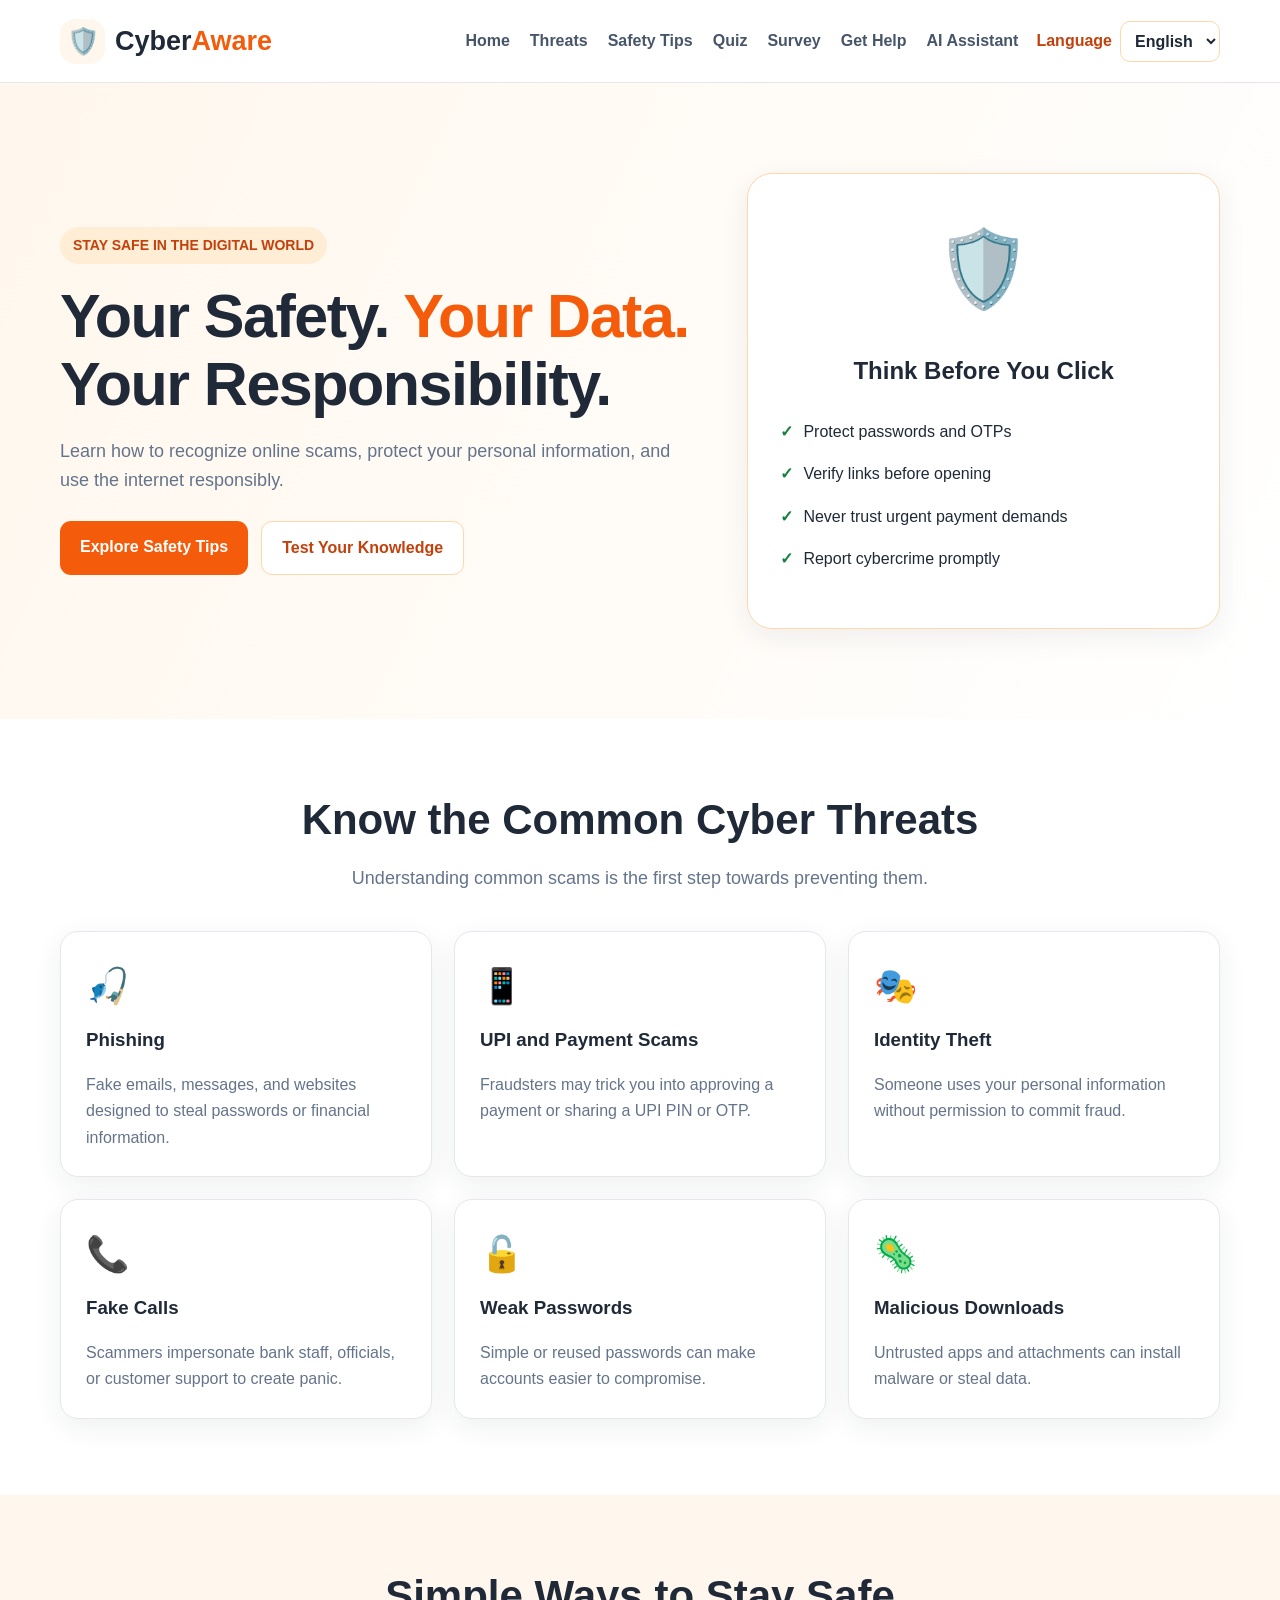
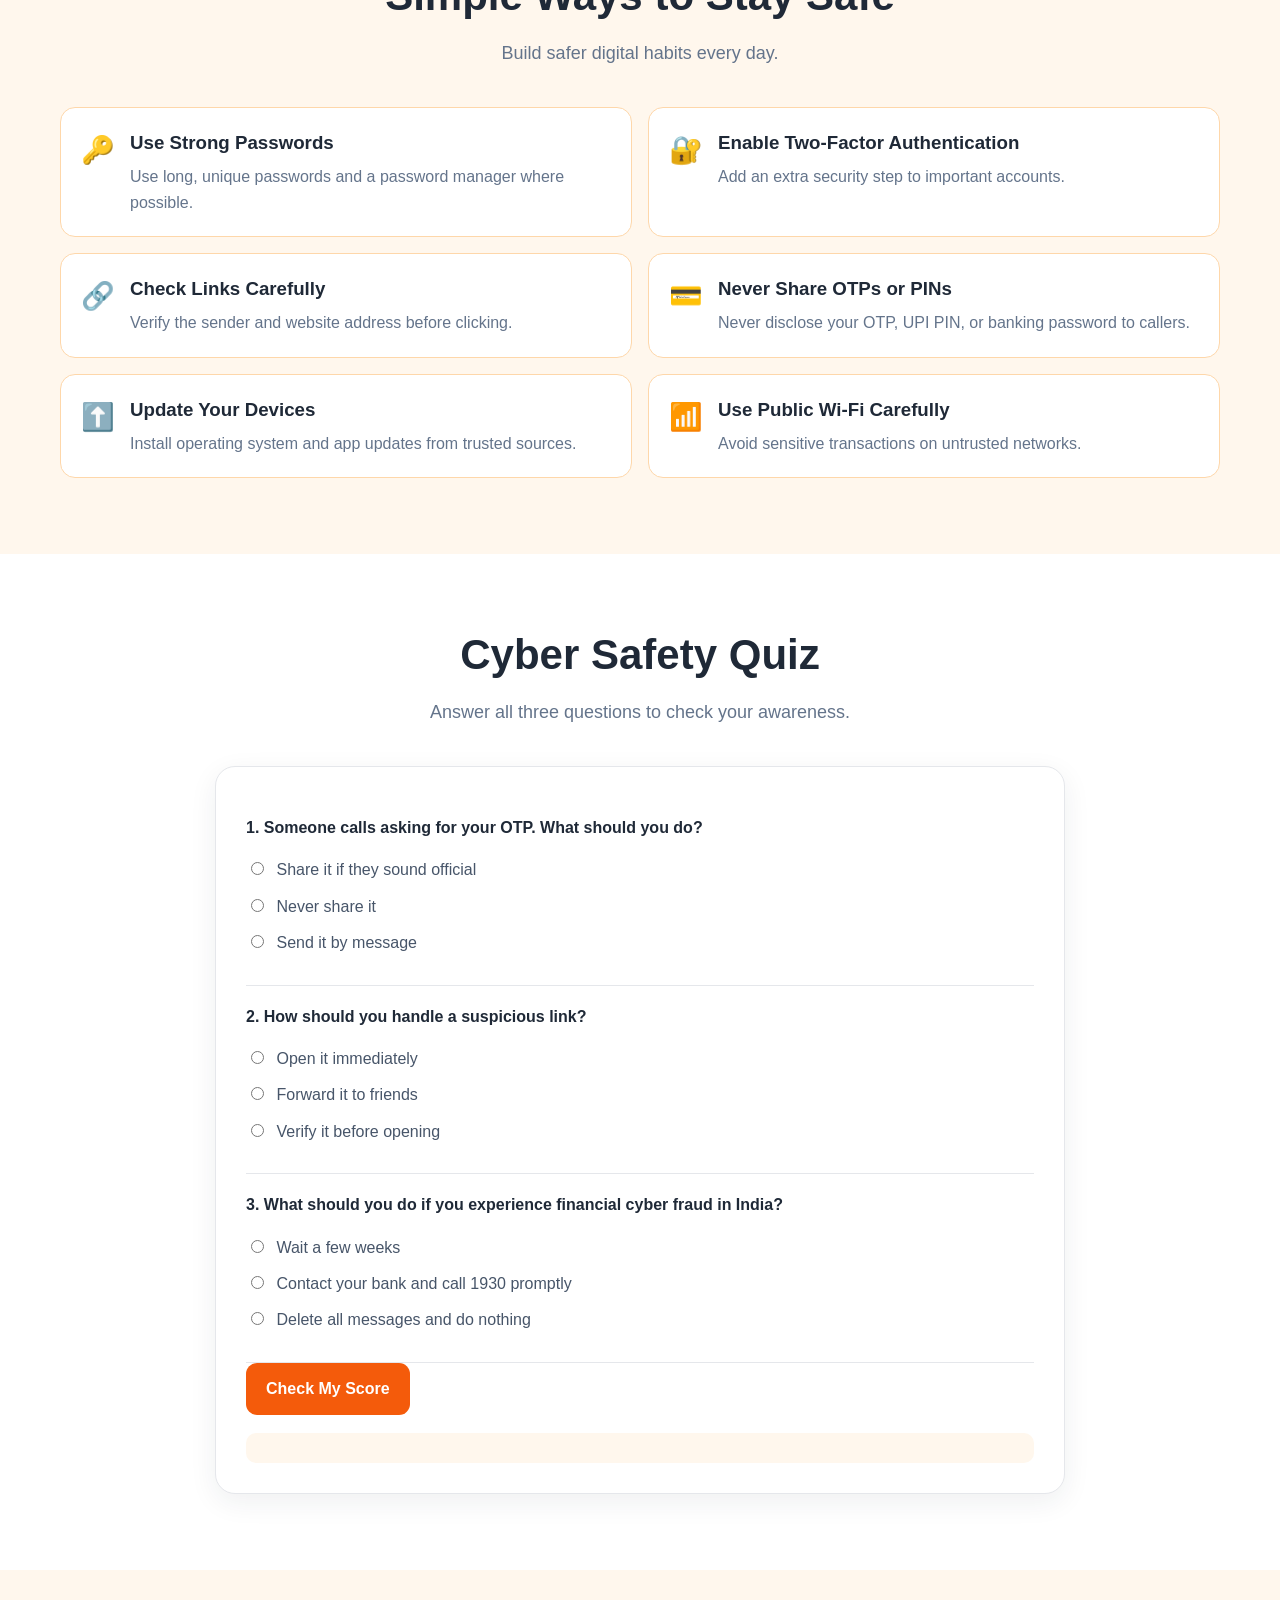
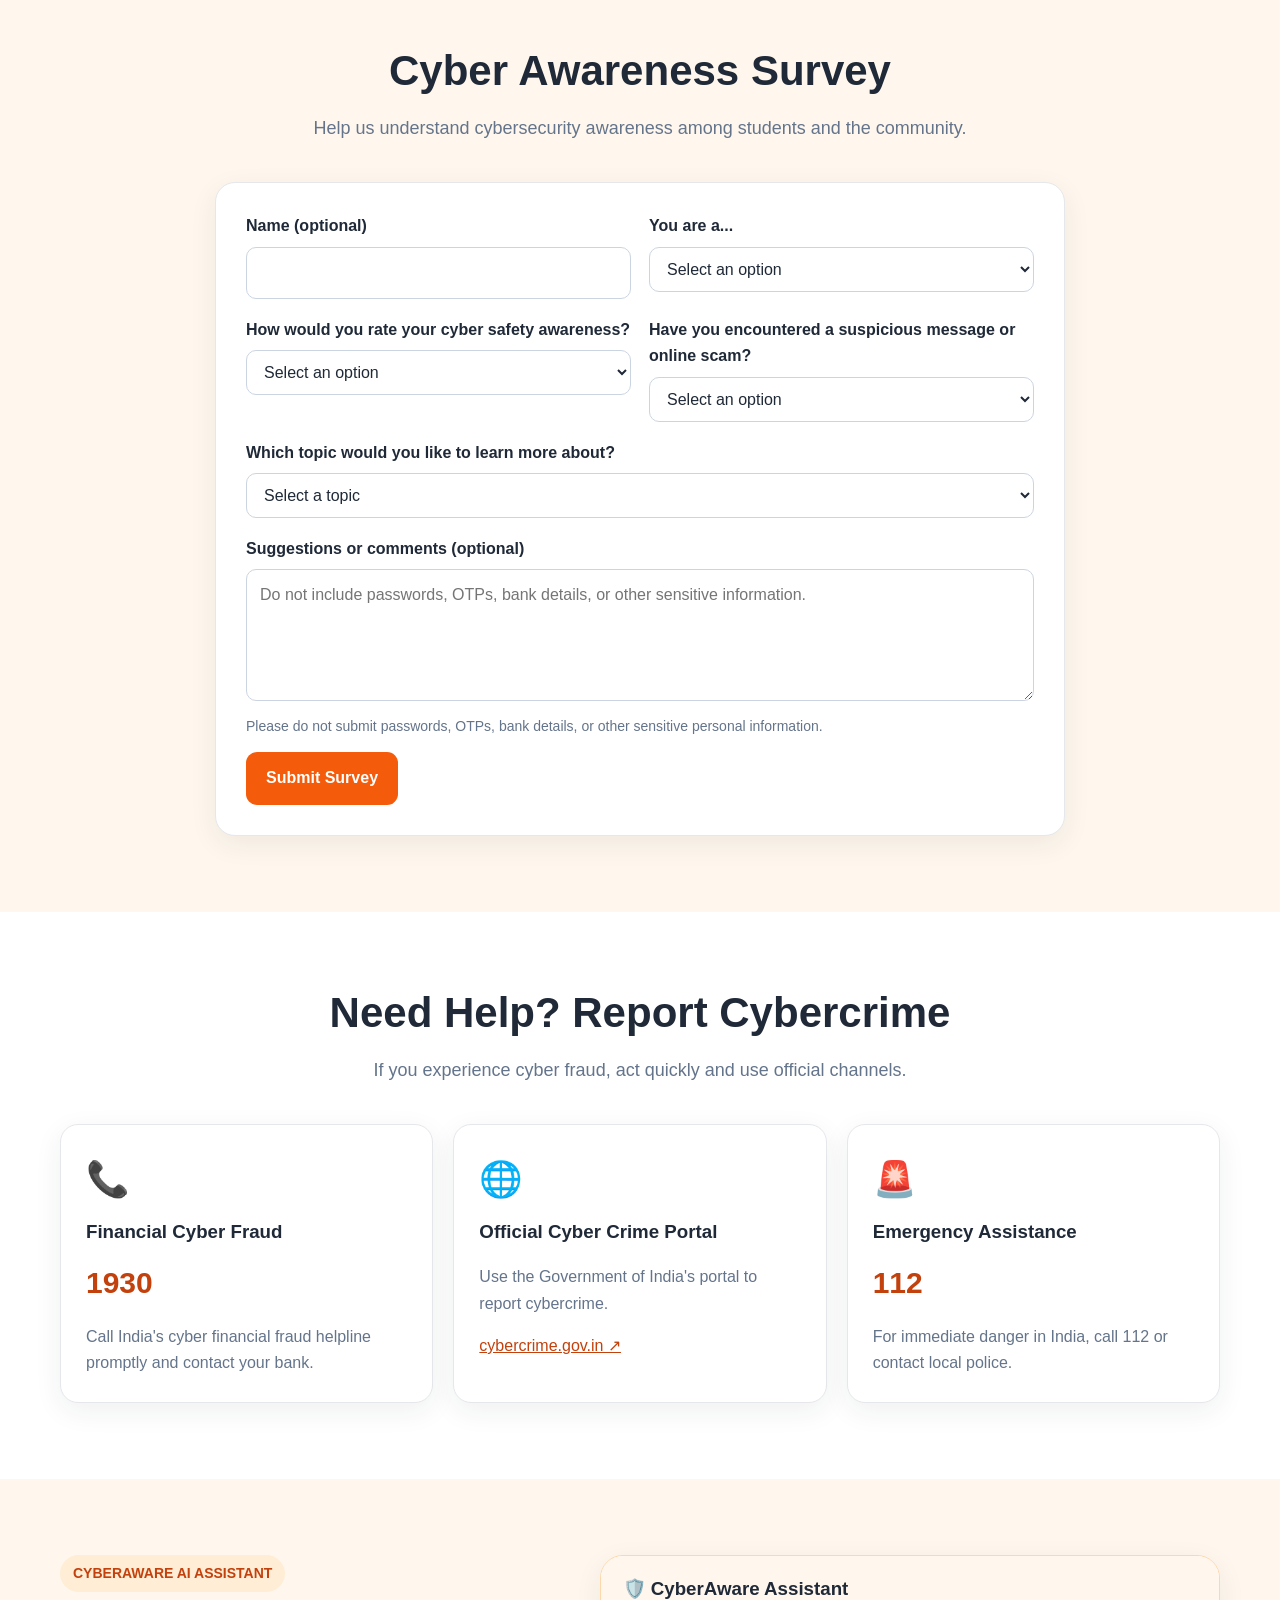
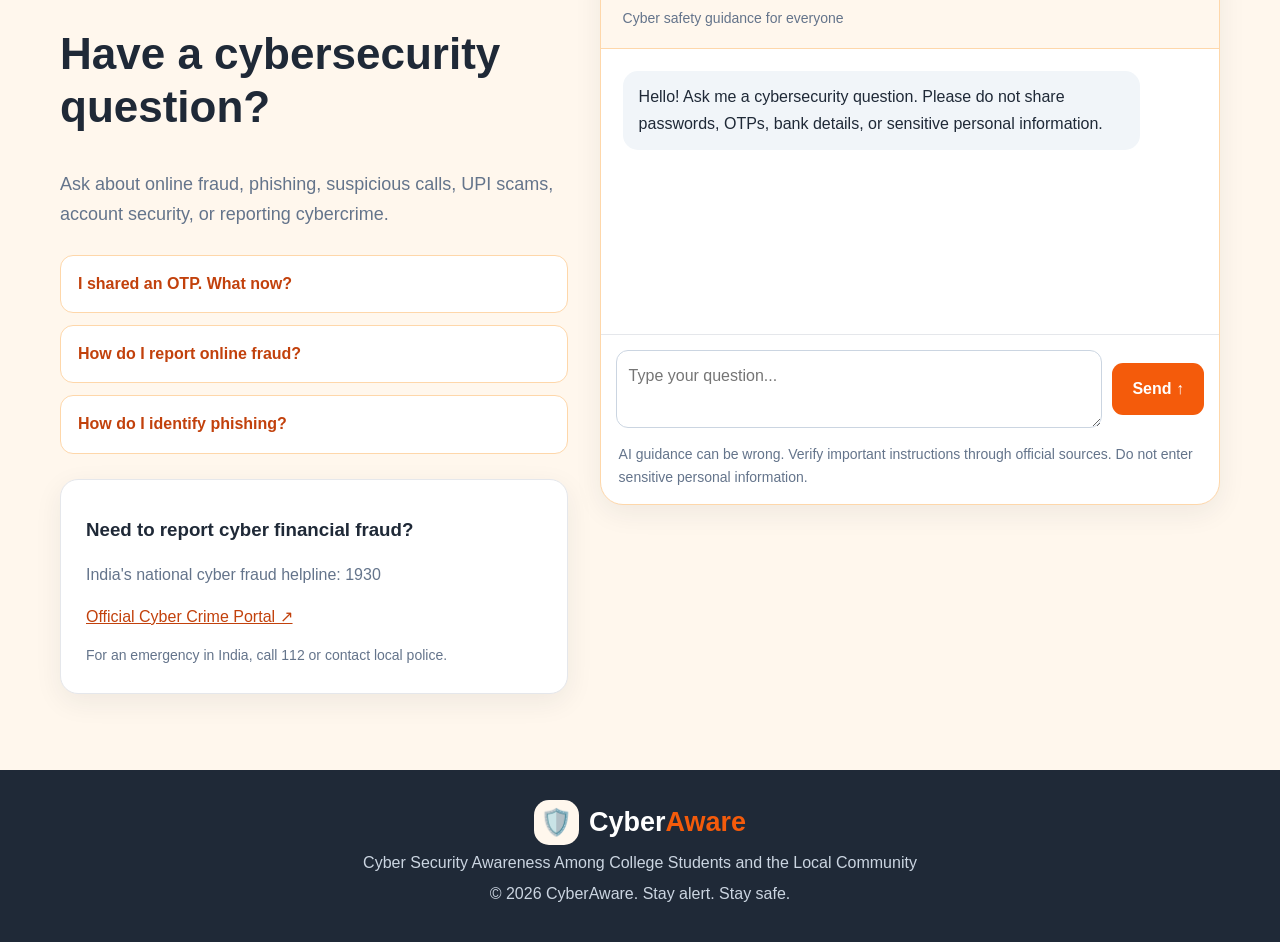
==== index.html @ 41de2045 "Update index.html" ====
<!DOCTYPE html>
<html lang="en">
<head>
  <meta charset="UTF-8">
  <meta name="viewport" content="width=device-width, initial-scale=1.0">
  <meta name="theme-color" content="#f97316">
  <meta name="description" content="CyberAware helps college students and the local community learn about cybersecurity, online fraud, phishing, and digital safety.">
  <title>CyberAware | Cyber Security Awareness</title>

  <style>
    :root {
      --orange: #f45b0b;
      --orange-dark: #c2410c;
      --cream: #fff7ed;
      --white: #ffffff;
      --dark: #1f2937;
      --muted: #64748b;
      --border: #fed7aa;
      --light: #f1f5f9;
      --green: #15803d;
      --shadow: 0 8px 28px rgba(31, 41, 55, 0.07);
    }

    * {
      box-sizing: border-box;
      scroll-behavior: smooth;
    }

    body {
      margin: 0;
      font-family: Arial, Helvetica, sans-serif;
      color: var(--dark);
      background: var(--white);
      line-height: 1.65;
    }

    a {
      color: var(--orange-dark);
    }

    button, input, textarea, select {
      font: inherit;
    }

    button {
      cursor: pointer;
    }

    .container {
      width: min(1160px, 92%);
      margin: auto;
    }

    header {
      position: sticky;
      top: 0;
      z-index: 50;
      background: rgba(255,255,255,0.97);
      border-bottom: 1px solid #e5e7eb;
    }

    .navbar {
      min-height: 82px;
      display: flex;
      align-items: center;
      justify-content: space-between;
      gap: 20px;
    }

    .brand {
      display: flex;
      align-items: center;
      gap: 10px;
      color: var(--dark);
      font-size: 27px;
      font-weight: 800;
      text-decoration: none;
      white-space: nowrap;
    }

    .brand-icon {
      display: inline-grid;
      place-items: center;
      width: 45px;
      height: 45px;
      border-radius: 15px;
      background: var(--cream);
      font-size: 26px;
    }

    .brand span:last-child span {
      color: var(--orange);
    }

    .nav-right {
      display: flex;
      align-items: center;
      justify-content: flex-end;
      gap: 18px;
    }

    .nav-links {
      display: flex;
      align-items: center;
      gap: 20px;
    }

    .nav-links a {
      color: #475569;
      font-weight: 700;
      text-decoration: none;
    }

    .nav-links a:hover {
      color: var(--orange);
    }

    .language-control {
      display: flex;
      align-items: center;
      gap: 8px;
      color: var(--orange-dark);
      font-weight: 700;
    }

    .language-control select {
      padding: 10px;
      border: 1px solid var(--border);
      border-radius: 10px;
      background: white;
      color: var(--dark);
    }

    .menu-toggle {
      display: none;
      border: 1px solid var(--border);
      background: white;
      border-radius: 9px;
      padding: 7px 12px;
      font-size: 22px;
    }

    section {
      padding: 76px 0;
      scroll-margin-top: 95px;
    }

    .hero {
      padding: 90px 0;
      background: linear-gradient(115deg, #fff7ed, #ffffff);
    }

    .hero-grid {
      display: grid;
      grid-template-columns: 1.15fr 0.85fr;
      gap: 48px;
      align-items: center;
    }

    .eyebrow {
      display: inline-block;
      padding: 7px 13px;
      border-radius: 30px;
      background: #ffedd5;
      color: var(--orange-dark);
      font-size: 14px;
      font-weight: 800;
    }

    h1 {
      margin: 18px 0;
      font-size: clamp(38px, 5vw, 61px);
      line-height: 1.12;
      letter-spacing: -1.5px;
    }

    .orange {
      color: var(--orange);
    }

    .hero p, .section-intro {
      color: var(--muted);
      font-size: 18px;
    }

    .button-row {
      display: flex;
      flex-wrap: wrap;
      gap: 13px;
      margin-top: 25px;
    }

    .btn {
      display: inline-block;
      padding: 13px 20px;
      border: 0;
      border-radius: 11px;
      background: var(--orange);
      color: white;
      font-weight: 800;
      text-align: center;
      text-decoration: none;
    }

    .btn:hover {
      background: var(--orange-dark);
    }

    .btn-outline {
      background: white;
      color: var(--orange-dark);
      border: 1px solid var(--border);
    }

    .btn-outline:hover {
      background: var(--cream);
    }

    .hero-card {
      padding: 32px;
      background: white;
      border: 1px solid var(--border);
      border-radius: 25px;
      box-shadow: var(--shadow);
    }

    .shield {
      font-size: 76px;
      text-align: center;
    }

    .hero-card h2 {
      text-align: center;
    }

    .check-list {
      list-style: none;
      padding: 0;
    }

    .check-list li {
      padding: 8px 0;
    }

    .check-list li::before {
      content: "✓";
      color: var(--green);
      font-weight: bold;
      margin-right: 10px;
    }

    .section-heading {
      max-width: 760px;
      margin: 0 auto 38px;
      text-align: center;
    }

    .section-heading h2 {
      margin: 0 0 10px;
      font-size: clamp(30px, 4vw, 42px);
      line-height: 1.2;
    }

    .cards {
      display: grid;
      grid-template-columns: repeat(3, minmax(0, 1fr));
      gap: 22px;
    }

    .card {
      padding: 25px;
      border: 1px solid #e5e7eb;
      border-radius: 18px;
      background: white;
      box-shadow: var(--shadow);
    }

    .card-icon {
      font-size: 35px;
    }

    .card h3 {
      margin: 10px 0;
    }

    .card p {
      margin-bottom: 0;
      color: var(--muted);
    }

    .cream-section {
      background: var(--cream);
    }

    .tips-grid {
      display: grid;
      grid-template-columns: repeat(2, minmax(0, 1fr));
      gap: 16px;
    }

    .tip {
      display: flex;
      gap: 15px;
      padding: 20px;
      background: white;
      border: 1px solid var(--border);
      border-radius: 15px;
    }

    .tip-icon {
      font-size: 27px;
    }

    .tip h3 {
      margin: 0 0 5px;
    }

    .tip p {
      margin: 0;
      color: var(--muted);
    }

    .panel {
      max-width: 850px;
      margin: auto;
      padding: 30px;
      background: white;
      border: 1px solid #e5e7eb;
      border-radius: 20px;
      box-shadow: var(--shadow);
    }

    .question {
      padding: 18px 0;
      border-bottom: 1px solid #e5e7eb;
    }

    .question p {
      margin-top: 0;
      font-weight: 800;
    }

    .answer-option {
      display: block;
      margin: 10px 0;
      color: #475569;
    }

    .answer-option input {
      margin-right: 8px;
      accent-color: var(--orange);
    }

    .result {
      margin-top: 18px;
      padding: 15px;
      background: var(--cream);
      border-radius: 10px;
      font-weight: 700;
    }

    .form-grid {
      display: grid;
      grid-template-columns: repeat(2, minmax(0, 1fr));
      gap: 18px;
    }

    .field {
      display: flex;
      flex-direction: column;
      gap: 7px;
    }

    .field.full {
      grid-column: 1 / -1;
    }

    .field label {
      font-weight: 700;
    }

    .field input,
    .field select,
    .field textarea {
      width: 100%;
      padding: 12px 13px;
      border: 1px solid #cbd5e1;
      border-radius: 10px;
      background: white;
      color: var(--dark);
    }

    .field input:focus,
    .field select:focus,
    .field textarea:focus {
      outline: 2px solid #fdba74;
      border-color: var(--orange);
    }

    .small-note {
      color: var(--muted);
      font-size: 14px;
    }

    .help-grid {
      display: grid;
      grid-template-columns: repeat(3, minmax(0, 1fr));
      gap: 20px;
    }

    .help-number {
      font-size: 30px;
      font-weight: 800;
      color: var(--orange-dark);
    }

    .chat-layout {
      display: grid;
      grid-template-columns: 0.9fr 1.1fr;
      gap: 32px;
      align-items: start;
    }

    .suggestion-list {
      display: grid;
      gap: 12px;
      margin: 25px 0;
    }

    .suggestion {
      padding: 15px 17px;
      background: white;
      color: var(--orange-dark);
      text-align: left;
      font-weight: 700;
      border: 1px solid var(--border);
      border-radius: 13px;
    }

    .suggestion:hover {
      background: #ffedd5;
    }

    .chat-box {
      display: flex;
      flex-direction: column;
      min-height: 550px;
      overflow: hidden;
      border: 1px solid var(--border);
      border-radius: 23px;
      background: white;
      box-shadow: var(--shadow);
    }

    .chat-header {
      padding: 18px 22px;
      background: #fff7ed;
      border-bottom: 1px solid var(--border);
    }

    .chat-header h3 {
      margin: 0;
    }

    .chat-header p {
      margin: 3px 0 0;
      color: var(--muted);
      font-size: 14px;
    }

    .chat-messages {
      flex: 1;
      min-height: 280px;
      max-height: 460px;
      overflow-y: auto;
      display: flex;
      flex-direction: column;
      gap: 13px;
      padding: 22px;
    }

    .chat-message {
      max-width: 90%;
      padding: 13px 16px;
      border-radius: 15px;
      white-space: pre-wrap;
      overflow-wrap: anywhere;
    }

    .bot-message {
      align-self: flex-start;
      background: var(--light);
      color: var(--dark);
    }

    .user-message {
      align-self: flex-end;
      background: var(--orange);
      color: white;
    }

    .chat-form {
      display: flex;
      align-items: stretch;
      gap: 10px;
      padding: 15px;
      border-top: 1px solid #e5e7eb;
    }

    .chat-form textarea {
      flex: 1;
      min-width: 0;
      min-height: 65px;
      resize: vertical;
      padding: 12px;
      border: 1px solid #cbd5e1;
      border-radius: 12px;
    }

    .chat-form button {
      align-self: center;
    }

    .chat-form button:disabled {
      opacity: 0.6;
      cursor: wait;
    }

    footer {
      padding: 30px 0;
      background: #1f2937;
      color: white;
      text-align: center;
    }

    footer p {
      margin: 5px 0;
      color: #cbd5e1;
    }

    footer a {
      color: #fdba74;
    }

    @media (max-width: 1000px) {
      .nav-links {
        gap: 12px;
      }

      .nav-right {
        gap: 12px;
      }

      .hero-grid, .chat-layout {
        grid-template-columns: 1fr 1fr;
      }
    }

    @media (max-width: 800px) {
      .navbar {
        flex-wrap: wrap;
        padding: 12px 0;
      }

      .nav-right {
        gap: 10px;
      }

      .menu-toggle {
        display: inline-block;
      }

      .nav-links {
        display: none;
        position: absolute;
        left: 0;
        right: 0;
        top: 100%;
        padding: 18px 4%;
        background: white;
        border-bottom: 1px solid #e5e7eb;
        flex-direction: column;
        align-items: stretch;
      }

      .nav-links.open {
        display: flex;
      }

      .nav-links a {
        padding: 7px 0;
      }

      .hero-grid, .chat-layout {
        grid-template-columns: 1fr;
      }

      .cards, .help-grid {
        grid-template-columns: repeat(2, minmax(0, 1fr));
      }

      .hero {
        padding: 65px 0;
      }
    }

    @media (max-width: 560px) {
      section {
        padding: 55px 0;
      }

      .brand {
        font-size: 23px;
      }

      .brand-icon {
        width: 38px;
        height: 38px;
      }

      .language-control span {
        display: none;
      }

      .cards, .tips-grid, .help-grid, .form-grid {
        grid-template-columns: 1fr;
      }

      .field.full {
        grid-column: auto;
      }

      .panel, .hero-card {
        padding: 22px;
      }

      .chat-box {
        min-height: 500px;
      }

      .chat-form {
        flex-direction: column;
      }

      .chat-form button {
        width: 100%;
      }
    }
  </style>
</head>

<body>
  <header>
    <div class="container navbar">
      <a class="brand" href="#home" aria-label="CyberAware home">
        <span class="brand-icon">🛡️</span>
        <span>Cyber<span>Aware</span></span>
      </a>

      <div class="nav-right">
        <button
          class="menu-toggle"
          id="menuToggle"
          type="button"
          aria-label="Open navigation"
          aria-expanded="false"
          aria-controls="navLinks"
        >☰</button>

        <nav class="nav-links" id="navLinks" aria-label="Main navigation">
          <a href="#home" data-en="Home" data-hi="होम">Home</a>
          <a href="#threats" data-en="Threats" data-hi="खतरे">Threats</a>
          <a href="#tips" data-en="Safety Tips" data-hi="सुरक्षा सुझाव">Safety Tips</a>
          <a href="#quiz" data-en="Quiz" data-hi="क्विज़">Quiz</a>
          <a href="#survey" data-en="Survey" data-hi="सर्वेक्षण">Survey</a>
          <a href="#help" data-en="Get Help" data-hi="सहायता">Get Help</a>
          <a href="#assistant" data-en="AI Assistant" data-hi="AI सहायक">AI Assistant</a>
        </nav>

        <label class="language-control">
          <span data-en="Language" data-hi="भाषा">Language</span>
          <select id="languageSelect" aria-label="Choose language">
            <option value="en">English</option>
            <option value="hi">हिन्दी</option>
          </select>
        </label>
      </div>
    </div>
  </header>

  <main>
    <!-- HOME -->
    <section class="hero" id="home">
      <div class="container hero-grid">
        <div>
          <span class="eyebrow"
            data-en="STAY SAFE IN THE DIGITAL WORLD"
            data-hi="डिजिटल दुनिया में सुरक्षित रहें">
            STAY SAFE IN THE DIGITAL WORLD
          </span>

          <h1>
            <span data-en="Your Safety." data-hi="आपकी सुरक्षा।">Your Safety.</span>
            <span class="orange" data-en="Your Data." data-hi="आपका डेटा।">Your Data.</span>
            <span data-en="Your Responsibility." data-hi="आपकी ज़िम्मेदारी।">Your Responsibility.</span>
          </h1>

          <p
            data-en="Learn how to recognize online scams, protect your personal information, and use the internet responsibly."
            data-hi="ऑनलाइन धोखाधड़ी पहचानना, अपनी व्यक्तिगत जानकारी सुरक्षित रखना और इंटरनेट का ज़िम्मेदारी से उपयोग करना सीखें।">
            Learn how to recognize online scams, protect your personal information, and use the internet responsibly.
          </p>

          <div class="button-row">
            <a class="btn" href="#tips"
              data-en="Explore Safety Tips"
              data-hi="सुरक्षा सुझाव देखें">Explore Safety Tips</a>
            <a class="btn btn-outline" href="#quiz"
              data-en="Test Your Knowledge"
              data-hi="अपना ज्ञान जाँचें">Test Your Knowledge</a>
          </div>
        </div>

        <div class="hero-card">
          <div class="shield">🛡️</div>
          <h2 data-en="Think Before You Click" data-hi="क्लिक करने से पहले सोचें">
            Think Before You Click
          </h2>
          <ul class="check-list">
            <li data-en="Protect passwords and OTPs" data-hi="पासवर्ड और OTP सुरक्षित रखें">Protect passwords and OTPs</li>
            <li data-en="Verify links before opening" data-hi="लिंक खोलने से पहले जाँचें">Verify links before opening</li>
            <li data-en="Never trust urgent payment demands" data-hi="जल्दी भुगतान के दबाव पर भरोसा न करें">Never trust urgent payment demands</li>
            <li data-en="Report cybercrime promptly" data-hi="साइबर अपराध की तुरंत रिपोर्ट करें">Report cybercrime promptly</li>
          </ul>
        </div>
      </div>
    </section>

    <!-- THREATS -->
    <section id="threats">
      <div class="container">
        <div class="section-heading">
          <h2 data-en="Know the Common Cyber Threats" data-hi="सामान्य साइबर खतरों को जानें">
            Know the Common Cyber Threats
          </h2>
          <p class="section-intro"
            data-en="Understanding common scams is the first step towards preventing them."
            data-hi="सामान्य धोखाधड़ी को समझना उनसे बचने का पहला कदम है।">
            Understanding common scams is the first step towards preventing them.
          </p>
        </div>

        <div class="cards">
          <article class="card">
            <div class="card-icon">🎣</div>
            <h3 data-en="Phishing" data-hi="फ़िशिंग">Phishing</h3>
            <p data-en="Fake emails, messages, and websites designed to steal passwords or financial information."
               data-hi="पासवर्ड या वित्तीय जानकारी चुराने के लिए बनाए गए नकली ईमेल, संदेश और वेबसाइट।">
              Fake emails, messages, and websites designed to steal passwords or financial information.
            </p>
          </article>

          <article class="card">
            <div class="card-icon">📱</div>
            <h3 data-en="UPI and Payment Scams" data-hi="UPI और भुगतान धोखाधड़ी">UPI and Payment Scams</h3>
            <p data-en="Fraudsters may trick you into approving a payment or sharing a UPI PIN or OTP."
               data-hi="धोखेबाज़ आपको भुगतान स्वीकार करने या UPI PIN अथवा OTP साझा करने के लिए बहका सकते हैं।">
              Fraudsters may trick you into approving a payment or sharing a UPI PIN or OTP.
            </p>
          </article>

          <article class="card">
            <div class="card-icon">🎭</div>
            <h3 data-en="Identity Theft" data-hi="पहचान की चोरी">Identity Theft</h3>
            <p data-en="Someone uses your personal information without permission to commit fraud."
               data-hi="कोई व्यक्ति धोखाधड़ी करने के लिए आपकी व्यक्तिगत जानकारी का बिना अनुमति उपयोग करता है।">
              Someone uses your personal information without permission to commit fraud.
            </p>
          </article>

          <article class="card">
            <div class="card-icon">📞</div>
            <h3 data-en="Fake Calls" data-hi="नकली कॉल">Fake Calls</h3>
            <p data-en="Scammers impersonate bank staff, officials, or customer support to create panic."
               data-hi="धोखेबाज़ बैंक कर्मचारी, अधिकारी या ग्राहक सेवा बनकर डर पैदा करते हैं।">
              Scammers impersonate bank staff, officials, or customer support to create panic.
            </p>
          </article>

          <article class="card">
            <div class="card-icon">🔓</div>
            <h3 data-en="Weak Passwords" data-hi="कमज़ोर पासवर्ड">Weak Passwords</h3>
            <p data-en="Simple or reused passwords can make accounts easier to compromise."
               data-hi="आसान या बार-बार इस्तेमाल किए गए पासवर्ड से खाते हैक होने का जोखिम बढ़ता है।">
              Simple or reused passwords can make accounts easier to compromise.
            </p>
          </article>

          <article class="card">
            <div class="card-icon">🦠</div>
            <h3 data-en="Malicious Downloads" data-hi="हानिकारक डाउनलोड">Malicious Downloads</h3>
            <p data-en="Untrusted apps and attachments can install malware or steal data."
               data-hi="अविश्वसनीय ऐप और अटैचमेंट मैलवेयर इंस्टॉल कर सकते हैं या डेटा चुरा सकते हैं।">
              Untrusted apps and attachments can install malware or steal data.
            </p>
          </article>
        </div>
      </div>
    </section>

    <!-- SAFETY TIPS -->
    <section class="cream-section" id="tips">
      <div class="container">
        <div class="section-heading">
          <h2 data-en="Simple Ways to Stay Safe" data-hi="सुरक्षित रहने के आसान तरीके">
            Simple Ways to Stay Safe
          </h2>
          <p class="section-intro"
            data-en="Build safer digital habits every day."
            data-hi="हर दिन सुरक्षित डिजिटल आदतें अपनाएँ।">
            Build safer digital habits every day.
          </p>
        </div>

        <div class="tips-grid">
          <article class="tip">
            <div class="tip-icon">🔑</div>
            <div>
              <h3 data-en="Use Strong Passwords" data-hi="मज़बूत पासवर्ड रखें">Use Strong Passwords</h3>
              <p data-en="Use long, unique passwords and a password manager where possible."
                 data-hi="लंबे और अलग-अलग पासवर्ड रखें तथा संभव हो तो पासवर्ड मैनेजर का उपयोग करें।">
                Use long, unique passwords and a password manager where possible.
              </p>
            </div>
          </article>

          <article class="tip">
            <div class="tip-icon">🔐</div>
            <div>
              <h3 data-en="Enable Two-Factor Authentication" data-hi="टू-फैक्टर प्रमाणीकरण चालू करें">Enable Two-Factor Authentication</h3>
              <p data-en="Add an extra security step to important accounts."
                 data-hi="महत्वपूर्ण खातों में सुरक्षा की एक अतिरिक्त परत जोड़ें।">
                Add an extra security step to important accounts.
              </p>
            </div>
          </article>

          <article class="tip">
            <div class="tip-icon">🔗</div>
            <div>
              <h3 data-en="Check Links Carefully" data-hi="लिंक सावधानी से जाँचें">Check Links Carefully</h3>
              <p data-en="Verify the sender and website address before clicking."
                 data-hi="क्लिक करने से पहले भेजने वाले और वेबसाइट का पता जाँचें।">
                Verify the sender and website address before clicking.
              </p>
            </div>
          </article>

          <article class="tip">
            <div class="tip-icon">💳</div>
            <div>
              <h3 data-en="Never Share OTPs or PINs" data-hi="OTP या PIN कभी साझा न करें">Never Share OTPs or PINs</h3>
              <p data-en="Never disclose your OTP, UPI PIN, or banking password to callers."
                 data-hi="किसी कॉल करने वाले को अपना OTP, UPI PIN या बैंकिंग पासवर्ड न बताएँ।">
                Never disclose your OTP, UPI PIN, or banking password to callers.
              </p>
            </div>
          </article>

          <article class="tip">
            <div class="tip-icon">⬆️</div>
            <div>
              <h3 data-en="Update Your Devices" data-hi="अपने उपकरण अपडेट करें">Update Your Devices</h3>
              <p data-en="Install operating system and app updates from trusted sources."
                 data-hi="विश्वसनीय स्रोतों से सिस्टम और ऐप अपडेट इंस्टॉल करें।">
                Install operating system and app updates from trusted sources.
              </p>
            </div>
          </article>

          <article class="tip">
            <div class="tip-icon">📶</div>
            <div>
              <h3 data-en="Use Public Wi-Fi Carefully" data-hi="सार्वजनिक Wi-Fi सावधानी से इस्तेमाल करें">Use Public Wi-Fi Carefully</h3>
              <p data-en="Avoid sensitive transactions on untrusted networks."
                 data-hi="अविश्वसनीय नेटवर्क पर संवेदनशील लेन-देन करने से बचें।">
                Avoid sensitive transactions on untrusted networks.
              </p>
            </div>
          </article>
        </div>
      </div>
    </section>

    <!-- QUIZ -->
    <section id="quiz">
      <div class="container">
        <div class="section-heading">
          <h2 data-en="Cyber Safety Quiz" data-hi="साइबर सुरक्षा क्विज़">Cyber Safety Quiz</h2>
          <p class="section-intro"
            data-en="Answer all three questions to check your awareness."
            data-hi="अपनी जागरूकता जाँचने के लिए तीनों सवालों के जवाब दें।">
            Answer all three questions to check your awareness.
          </p>
        </div>

        <form class="panel" id="quizForm">
          <div class="question">
            <p data-en="1. Someone calls asking for your OTP. What should you do?"
               data-hi="1. कोई व्यक्ति कॉल करके OTP माँगता है। आपको क्या करना चाहिए?">
              1. Someone calls asking for your OTP. What should you do?
            </p>
            <label class="answer-option"><input type="radio" name="q1" value="a"> <span data-en="Share it if they sound official" data-hi="अगर वे अधिकारी लगें तो साझा करें">Share it if they sound official</span></label>
            <label class="answer-option"><input type="radio" name="q1" value="b"> <span data-en="Never share it" data-hi="कभी साझा न करें">Never share it</span></label>
            <label class="answer-option"><input type="radio" name="q1" value="c"> <span data-en="Send it by message" data-hi="संदेश से भेज दें">Send it by message</span></label>
          </div>

          <div class="question">
            <p data-en="2. How should you handle a suspicious link?"
               data-hi="2. संदिग्ध लिंक के साथ क्या करना चाहिए?">
              2. How should you handle a suspicious link?
            </p>
            <label class="answer-option"><input type="radio" name="q2" value="a"> <span data-en="Open it immediately" data-hi="तुरंत खोलें">Open it immediately</span></label>
            <label class="answer-option"><input type="radio" name="q2" value="b"> <span data-en="Forward it to friends" data-hi="दोस्तों को भेजें">Forward it to friends</span></label>
            <label class="answer-option"><input type="radio" name="q2" value="c"> <span data-en="Verify it before opening" data-hi="खोलने से पहले जाँचें">Verify it before opening</span></label>
          </div>

          <div class="question">
            <p data-en="3. What should you do if you experience financial cyber fraud in India?"
               data-hi="3. भारत में वित्तीय साइबर धोखाधड़ी होने पर क्या करना चाहिए?">
              3. What should you do if you experience financial cyber fraud in India?
            </p>
            <label class="answer-option"><input type="radio" name="q3" value="a"> <span data-en="Wait a few weeks" data-hi="कुछ सप्ताह इंतज़ार करें">Wait a few weeks</span></label>
            <label class="answer-option"><input type="radio" name="q3" value="b"> <span data-en="Contact your bank and call 1930 promptly" data-hi="बैंक से संपर्क करें और तुरंत 1930 पर कॉल करें">Contact your bank and call 1930 promptly</span></label>
            <label class="answer-option"><input type="radio" name="q3" value="c"> <span data-en="Delete all messages and do nothing" data-hi="सभी संदेश हटाकर कुछ न करें">Delete all messages and do nothing</span></label>
          </div>

          <button class="btn" type="submit"
            data-en="Check My Score"
            data-hi="मेरा स्कोर देखें">Check My Score</button>
          <div class="result" id="quizResult" role="status" aria-live="polite"></div>
        </form>
      </div>
    </section>

    <!-- SURVEY -->
    <section class="cream-section" id="survey">
      <div class="container">
        <div class="section-heading">
          <h2 data-en="Cyber Awareness Survey" data-hi="साइबर जागरूकता सर्वेक्षण">
            Cyber Awareness Survey
          </h2>
          <p class="section-intro"
            data-en="Help us understand cybersecurity awareness among students and the community."
            data-hi="छात्रों और समुदाय में साइबर सुरक्षा जागरूकता समझने में हमारी मदद करें।">
            Help us understand cybersecurity awareness among students and the community.
          </p>
        </div>

        <form
          class="panel"
          name="cyber-awareness-survey"
          method="POST"
          action="/thank-you.html"
          data-netlify="true"
          netlify-honeypot="bot-field"
          accept-charset="UTF-8"
        >
          <input type="hidden" name="form-name" value="cyber-awareness-survey">

          <p hidden>
            <label>Do not fill this out:
              <input name="bot-field">
            </label>
          </p>

          <div class="form-grid">
            <div class="field">
              <label for="surveyName" data-en="Name (optional)" data-hi="नाम (वैकल्पिक)">Name (optional)</label>
              <input id="surveyName" name="name" type="text" maxlength="100" autocomplete="name">
            </div>

            <div class="field">
              <label for="surveyRole" data-en="You are a..." data-hi="आप हैं...">You are a...</label>
              <select id="surveyRole" name="role" required>
                <option value="" data-en="Select an option" data-hi="एक विकल्प चुनें">Select an option</option>
                <option value="Student" data-en="College student" data-hi="कॉलेज छात्र">College student</option>
                <option value="Teacher" data-en="Teacher" data-hi="शिक्षक">Teacher</option>
                <option value="Community member" data-en="Community member" data-hi="समुदाय के सदस्य">Community member</option>
                <option value="Other" data-en="Other" data-hi="अन्य">Other</option>
              </select>
            </div>

            <div class="field">
              <label for="surveyAwareness" data-en="How would you rate your cyber safety awareness?" data-hi="आप अपनी साइबर सुरक्षा जागरूकता को कैसे आँकेंगे?">How would you rate your cyber safety awareness?</label>
              <select id="surveyAwareness" name="awareness" required>
                <option value="" data-en="Select an option" data-hi="एक विकल्प चुनें">Select an option</option>
                <option value="Beginner" data-en="Beginner" data-hi="शुरुआती">Beginner</option>
                <option value="Average" data-en="Average" data-hi="औसत">Average</option>
                <option value="Good" data-en="Good" data-hi="अच्छी">Good</option>
                <option value="Excellent" data-en="Excellent" data-hi="बहुत अच्छी">Excellent</option>
              </select>
            </div>

            <div class="field">
              <label for="surveyScam" data-en="Have you encountered a suspicious message or online scam?" data-hi="क्या आपको संदिग्ध संदेश या ऑनलाइन धोखाधड़ी का सामना करना पड़ा है?">Have you encountered a suspicious message or online scam?</label>
              <select id="surveyScam" name="encountered-scam" required>
                <option value="" data-en="Select an option" data-hi="एक विकल्प चुनें">Select an option</option>
                <option value="Yes" data-en="Yes" data-hi="हाँ">Yes</option>
                <option value="No" data-en="No" data-hi="नहीं">No</option>
                <option value="Unsure" data-en="Not sure" data-hi="निश्चित नहीं">Not sure</option>
              </select>
            </div>

            <div class="field full">
              <label for="surveyLearning" data-en="Which topic would you like to learn more about?" data-hi="आप किस विषय के बारे में और सीखना चाहते हैं?">Which topic would you like to learn more about?</label>
              <select id="surveyLearning" name="learning-topic" required>
                <option value="" data-en="Select a topic" data-hi="विषय चुनें">Select a topic</option>
                <option value="Phishing" data-en="Phishing and fake links" data-hi="फ़िशिंग और नकली लिंक">Phishing and fake links</option>
                <option value="UPI fraud" data-en="UPI and online payment fraud" data-hi="UPI और ऑनलाइन भुगतान धोखाधड़ी">UPI and online payment fraud</option>
                <option value="Passwords" data-en="Passwords and account security" data-hi="पासवर्ड और खाता सुरक्षा">Passwords and account security</option>
                <option value="Privacy" data-en="Privacy and personal data" data-hi="गोपनीयता और व्यक्तिगत डेटा">Privacy and personal data</option>
                <option value="Reporting" data-en="Reporting cybercrime" data-hi="साइबर अपराध की रिपोर्ट करना">Reporting cybercrime</option>
              </select>
            </div>

            <div class="field full">
              <label for="surveySuggestions" data-en="Suggestions or comments (optional)" data-hi="सुझाव या टिप्पणियाँ (वैकल्पिक)">Suggestions or comments (optional)</label>
              <textarea id="surveySuggestions" name="suggestions" rows="4" maxlength="1500" placeholder="Do not include passwords, OTPs, bank details, or other sensitive information."></textarea>
            </div>
          </div>

          <p class="small-note"
            data-en="Please do not submit passwords, OTPs, bank details, or other sensitive personal information."
            data-hi="कृपया पासवर्ड, OTP, बैंक विवरण या अन्य संवेदनशील व्यक्तिगत जानकारी न दें।">
            Please do not submit passwords, OTPs, bank details, or other sensitive personal information.
          </p>

          <button class="btn" type="submit"
            data-en="Submit Survey"
            data-hi="सर्वेक्षण जमा करें">Submit Survey</button>
        </form>
      </div>
    </section>

    <!-- GET HELP -->
    <section id="help">
      <div class="container">
        <div class="section-heading">
          <h2 data-en="Need Help? Report Cybercrime" data-hi="सहायता चाहिए? साइबर अपराध की रिपोर्ट करें">
            Need Help? Report Cybercrime
          </h2>
          <p class="section-intro"
            data-en="If you experience cyber fraud, act quickly and use official channels."
            data-hi="साइबर धोखाधड़ी होने पर तुरंत कार्रवाई करें और आधिकारिक माध्यमों का उपयोग करें।">
            If you experience cyber fraud, act quickly and use official channels.
          </p>
        </div>

        <div class="help-grid">
          <article class="card">
            <div class="card-icon">📞</div>
            <h3 data-en="Financial Cyber Fraud" data-hi="वित्तीय साइबर धोखाधड़ी">Financial Cyber Fraud</h3>
            <div class="help-number">1930</div>
            <p data-en="Call India's cyber financial fraud helpline promptly and contact your bank."
               data-hi="भारत की साइबर वित्तीय धोखाधड़ी हेल्पलाइन पर तुरंत कॉल करें और बैंक से संपर्क करें।">
              Call India's cyber financial fraud helpline promptly and contact your bank.
            </p>
          </article>

          <article class="card">
            <div class="card-icon">🌐</div>
            <h3 data-en="Official Cyber Crime Portal" data-hi="आधिकारिक साइबर अपराध पोर्टल">Official Cyber Crime Portal</h3>
            <p data-en="Use the Government of India's portal to report cybercrime."
               data-hi="साइबर अपराध की रिपोर्ट करने के लिए भारत सरकार के पोर्टल का उपयोग करें।">
              Use the Government of India's portal to report cybercrime.
            </p>
            <p><a href="https://cybercrime.gov.in/" target="_blank" rel="noopener noreferrer">cybercrime.gov.in ↗</a></p>
          </article>

          <article class="card">
            <div class="card-icon">🚨</div>
            <h3 data-en="Emergency Assistance" data-hi="आपातकालीन सहायता">Emergency Assistance</h3>
            <div class="help-number">112</div>
            <p data-en="For immediate danger in India, call 112 or contact local police."
               data-hi="भारत में तत्काल खतरे की स्थिति में 112 पर कॉल करें या स्थानीय पुलिस से संपर्क करें।">
              For immediate danger in India, call 112 or contact local police.
            </p>
          </article>
        </div>
      </div>
    </section>

    <!-- AI ASSISTANT -->
    <section class="cream-section" id="assistant">
      <div class="container chat-layout">
        <div>
          <span class="eyebrow"
            data-en="CYBERAWARE AI ASSISTANT"
            data-hi="CYBERAWARE AI सहायक">
            CYBERAWARE AI ASSISTANT
          </span>

          <h2 style="font-size:clamp(32px,4vw,44px);line-height:1.2"
            data-en="Have a cybersecurity question?"
            data-hi="क्या साइबर सुरक्षा से जुड़ा कोई सवाल है?">
            Have a cybersecurity question?
          </h2>

          <p class="section-intro"
            data-en="Ask about online fraud, phishing, suspicious calls, UPI scams, account security, or reporting cybercrime."
            data-hi="ऑनलाइन धोखाधड़ी, फ़िशिंग, संदिग्ध कॉल, UPI घोटालों, खाता सुरक्षा या साइबर अपराध की रिपोर्टिंग के बारे में पूछें।">
            Ask about online fraud, phishing, suspicious calls, UPI scams, account security, or reporting cybercrime.
          </p>

          <div class="suggestion-list">
            <button class="suggestion" type="button"
              data-question-en="I shared an OTP. What should I do now?"
              data-question-hi="मैंने OTP साझा कर दिया। अब मुझे क्या करना चाहिए?"
              data-en="I shared an OTP. What now?"
              data-hi="मैंने OTP साझा कर दिया। अब क्या करूँ?">
              I shared an OTP. What now?
            </button>

            <button class="suggestion" type="button"
              data-question-en="How do I report online fraud in India?"
              data-question-hi="मैं भारत में ऑनलाइन धोखाधड़ी की रिपोर्ट कैसे करूँ?"
              data-en="How do I report online fraud?"
              data-hi="ऑनलाइन धोखाधड़ी की रिपोर्ट कैसे करूँ?">
              How do I report online fraud?
            </button>

            <button class="suggestion" type="button"
              data-question-en="How can I identify a phishing message?"
              data-question-hi="मैं फ़िशिंग संदेश की पहचान कैसे कर सकता हूँ?"
              data-en="How do I identify phishing?"
              data-hi="फ़िशिंग की पहचान कैसे करें?">
              How do I identify phishing?
            </button>
          </div>

          <div class="card">
            <h3 data-en="Need to report cyber financial fraud?" data-hi="वित्तीय साइबर धोखाधड़ी की रिपोर्ट करनी है?">
              Need to report cyber financial fraud?
            </h3>
            <p data-en="India's national cyber fraud helpline: 1930"
               data-hi="भारत की राष्ट्रीय साइबर धोखाधड़ी हेल्पलाइन: 1930">
              India's national cyber fraud helpline: 1930
            </p>
            <p><a href="https://cybercrime.gov.in/" target="_blank" rel="noopener noreferrer"
              data-en="Official Cyber Crime Portal ↗"
              data-hi="आधिकारिक साइबर अपराध पोर्टल ↗">Official Cyber Crime Portal ↗</a></p>
            <p class="small-note"
              data-en="For an emergency in India, call 112 or contact local police."
              data-hi="भारत में आपातकाल के लिए 112 पर कॉल करें या स्थानीय पुलिस से संपर्क करें।">
              For an emergency in India, call 112 or contact local police.
            </p>
          </div>
        </div>

        <div class="chat-box">
          <div class="chat-header">
            <h3 data-en="🛡️ CyberAware Assistant" data-hi="🛡️ CyberAware सहायक">
              🛡️ CyberAware Assistant
            </h3>
            <p data-en="Cyber safety guidance for everyone"
               data-hi="सभी के लिए साइबर सुरक्षा मार्गदर्शन">
              Cyber safety guidance for everyone
            </p>
          </div>

          <div class="chat-messages" id="chatMessages" aria-live="polite">
            <div class="chat-message bot-message"
              data-en="Hello! Ask me a cybersecurity question. Please do not share passwords, OTPs, bank details, or sensitive personal information."
              data-hi="नमस्ते! साइबर सुरक्षा से जुड़ा सवाल पूछें। कृपया पासवर्ड, OTP, बैंक विवरण या संवेदनशील व्यक्तिगत जानकारी साझा न करें।">
              Hello! Ask me a cybersecurity question. Please do not share passwords, OTPs, bank details, or sensitive personal information.
            </div>
          </div>

          <form class="chat-form" id="chatForm">
            <textarea
              id="chatInput"
              name="question"
              rows="2"
              maxlength="1000"
              placeholder="Type your question..."
              aria-label="Type a cyber safety question"
              required
            ></textarea>

            <button class="btn" id="chatSend" type="submit"
              data-en="Send ↑"
              data-hi="भेजें ↑">Send ↑</button>
          </form>

          <p class="small-note" style="padding:0 18px 14px;margin:0"
            data-en="AI guidance can be wrong. Verify important instructions through official sources. Do not enter sensitive personal information."
            data-hi="AI की सलाह गलत हो सकती है। महत्वपूर्ण निर्देशों को आधिकारिक स्रोतों से जाँचें। संवेदनशील व्यक्तिगत जानकारी न दें।">
            AI guidance can be wrong. Verify important instructions through official sources. Do not enter sensitive personal information.
          </p>
        </div>
      </div>
    </section>
  </main>

  <footer>
    <div class="container">
      <a class="brand" href="#home" style="justify-content:center;color:white">
        <span class="brand-icon">🛡️</span>
        <span>Cyber<span>Aware</span></span>
      </a>
      <p data-en="Cyber Security Awareness Among College Students and the Local Community"
         data-hi="कॉलेज छात्रों और स्थानीय समुदाय में साइबर सुरक्षा जागरूकता">
        Cyber Security Awareness Among College Students and the Local Community
      </p>
      <p>© <span id="year"></span> CyberAware. <span data-en="Stay alert. Stay safe." data-hi="सतर्क रहें। सुरक्षित रहें।">Stay alert. Stay safe.</span></p>
    </div>
  </footer>

  <script src="script.js" defer></script>
</body>
</html>
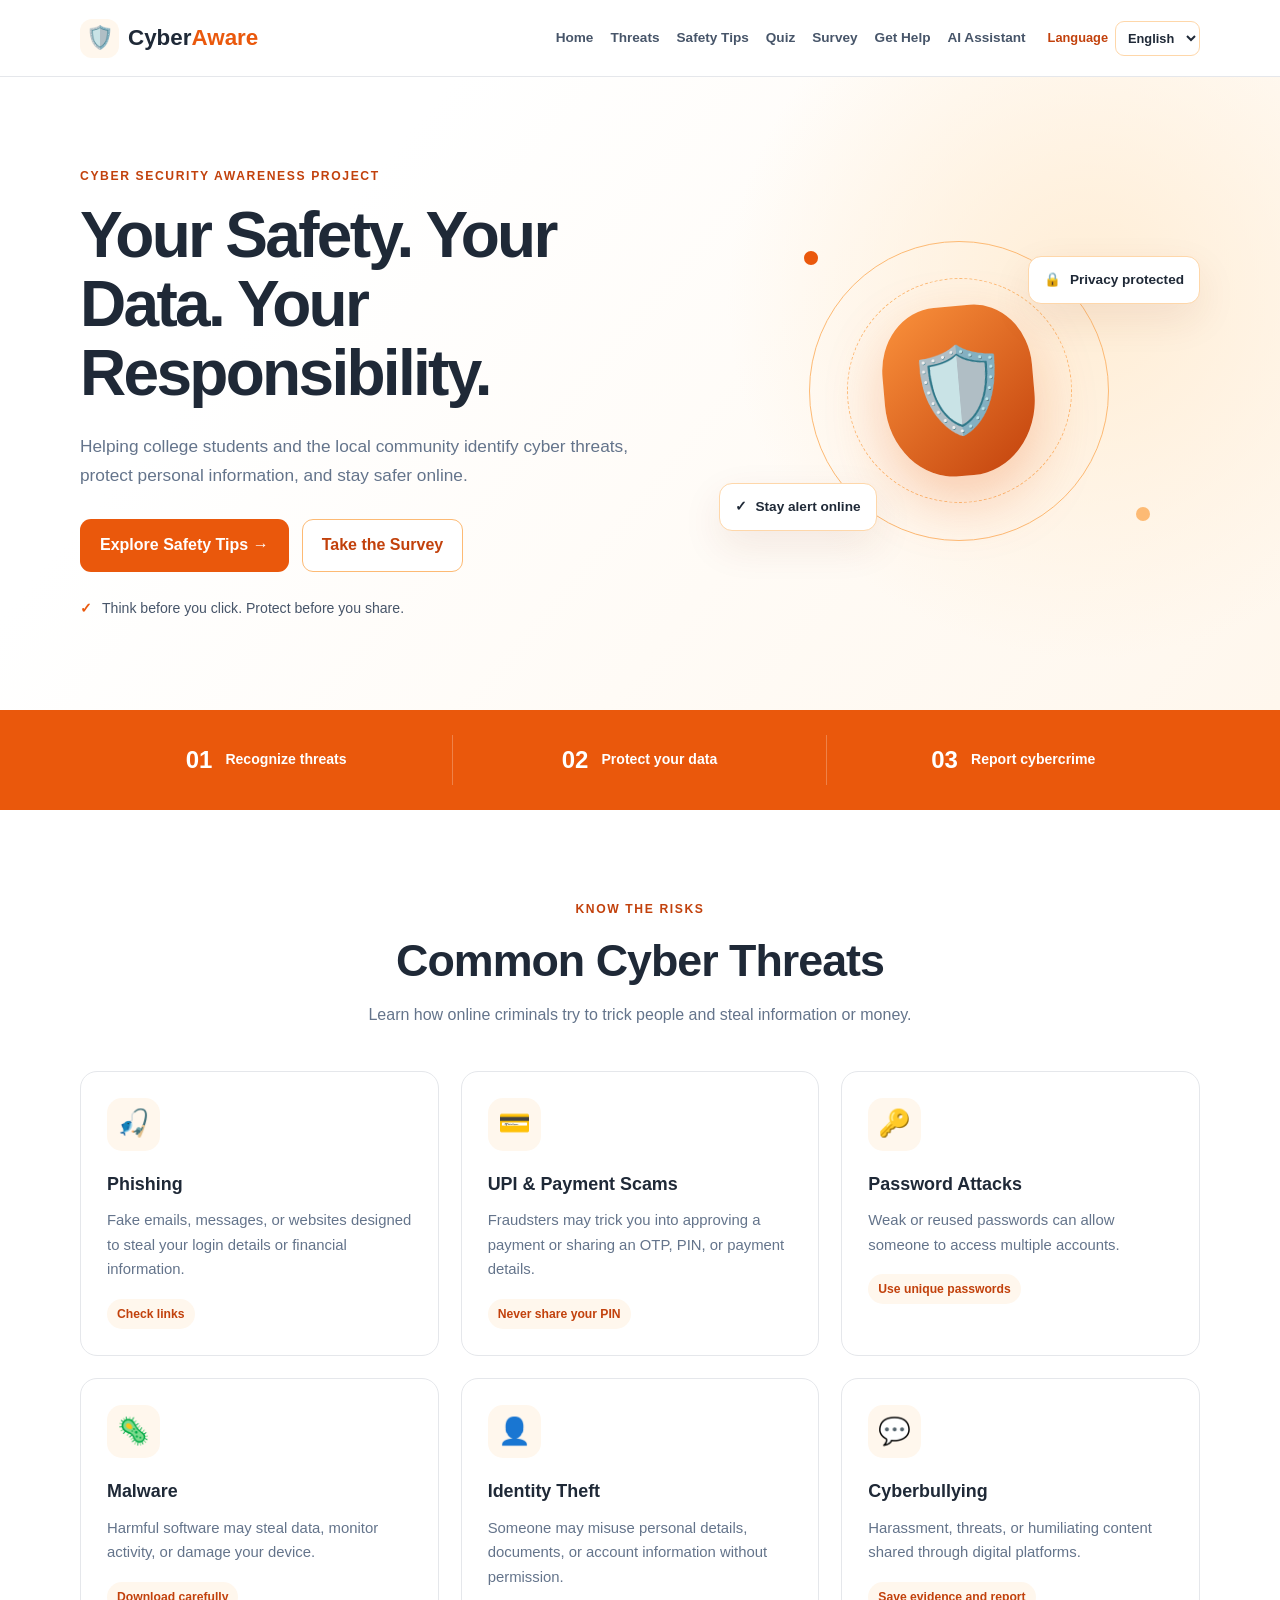
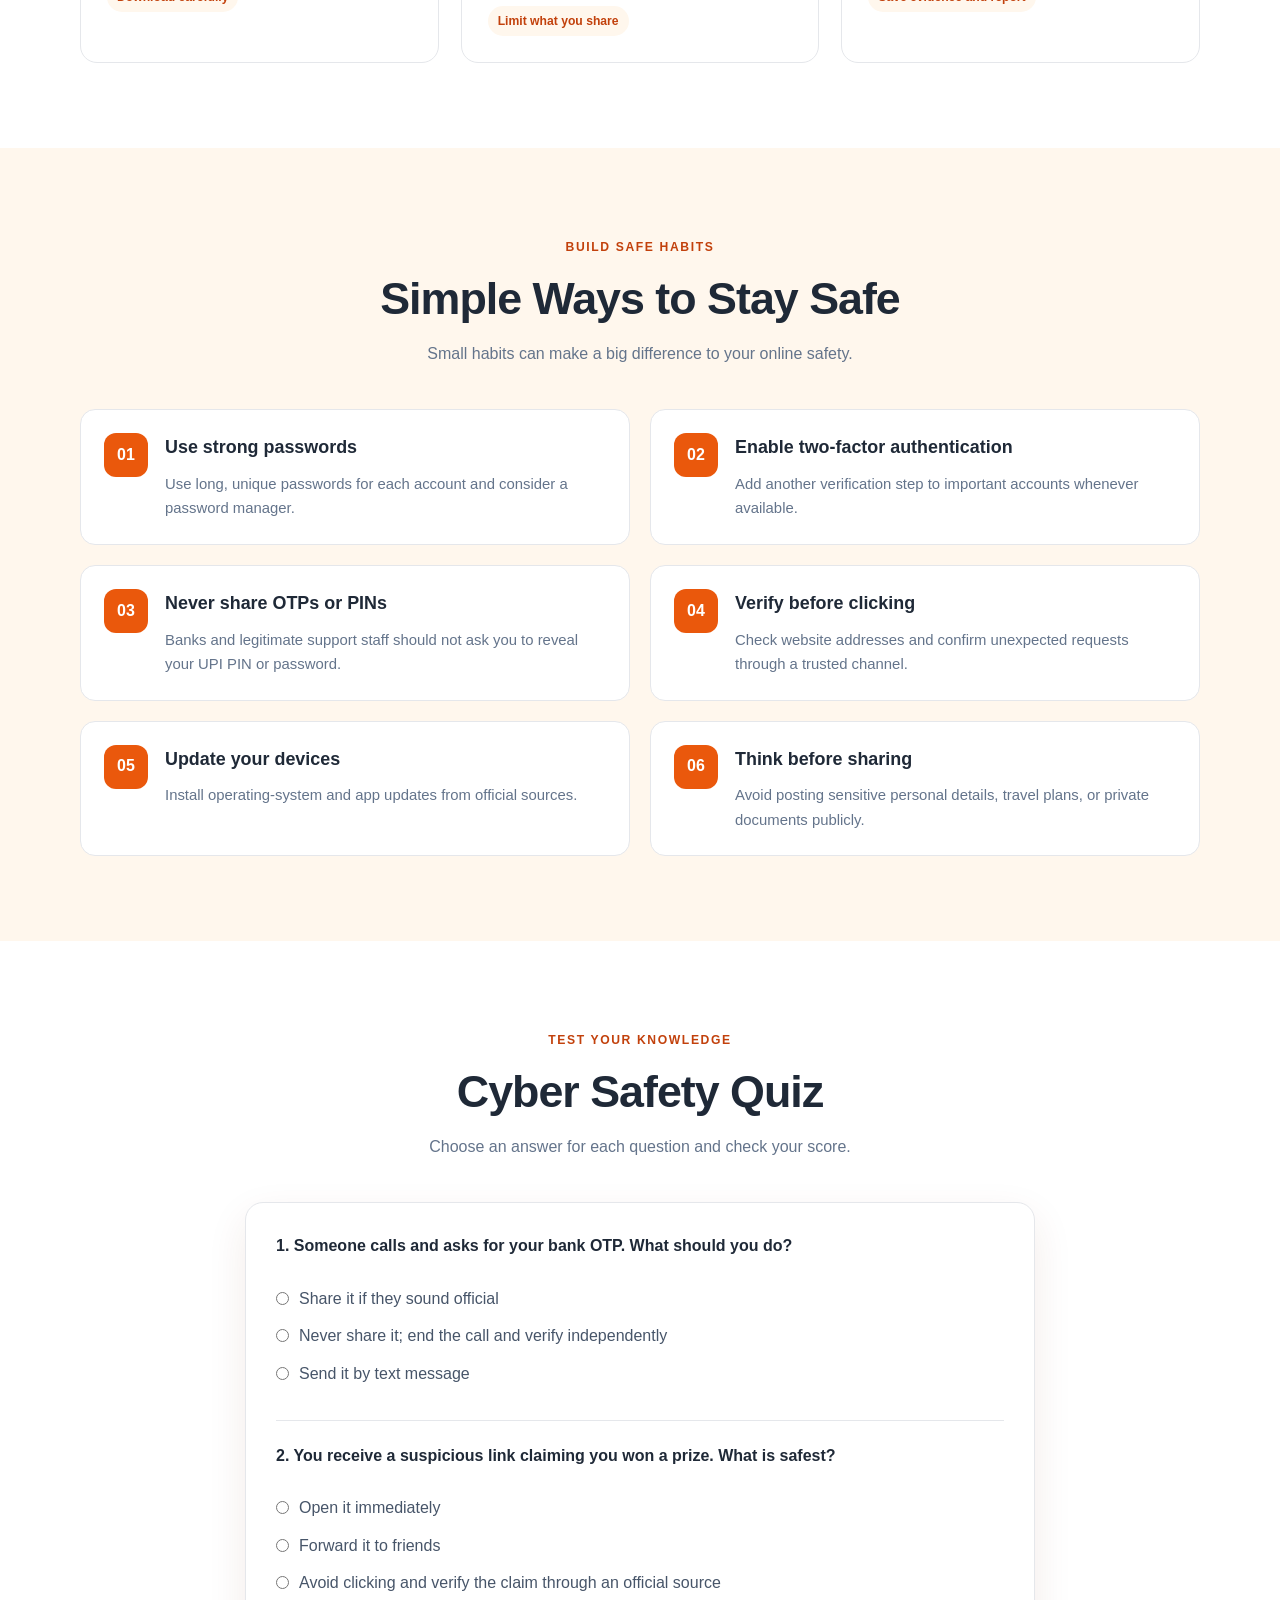
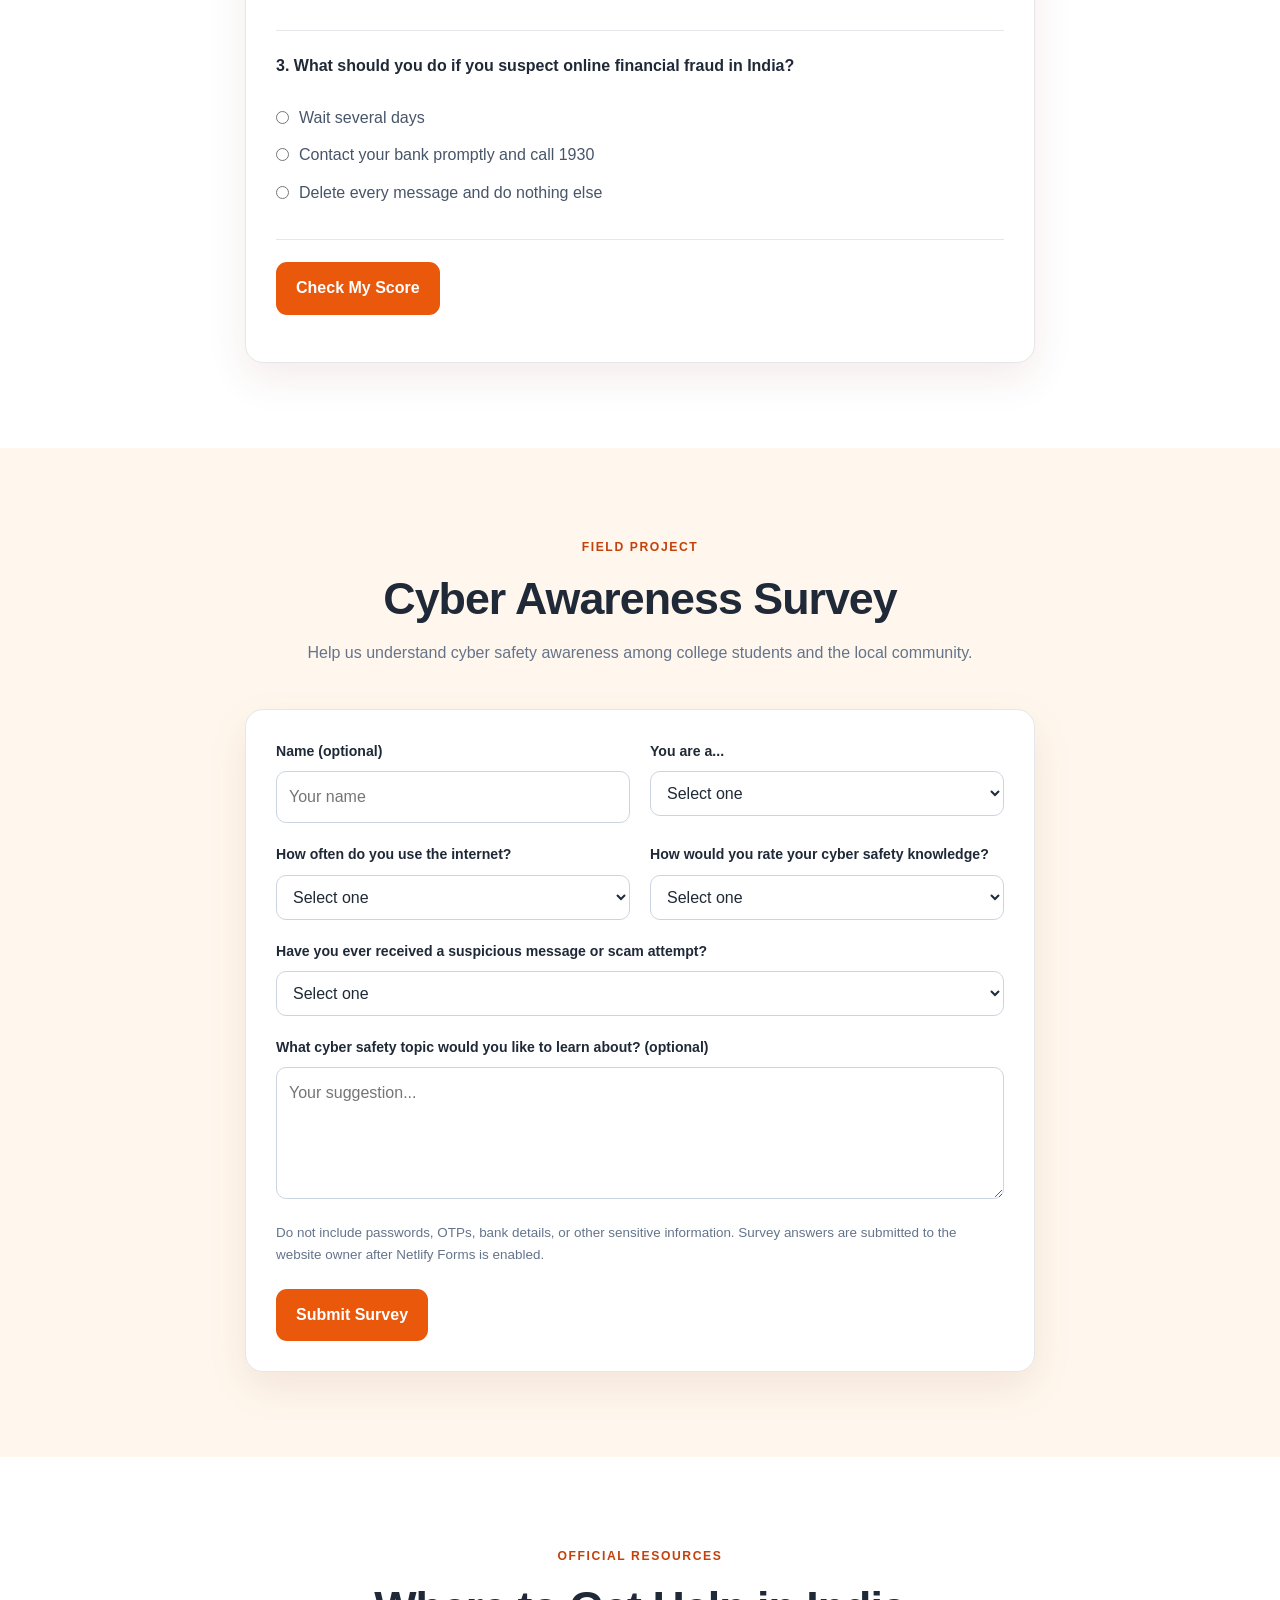
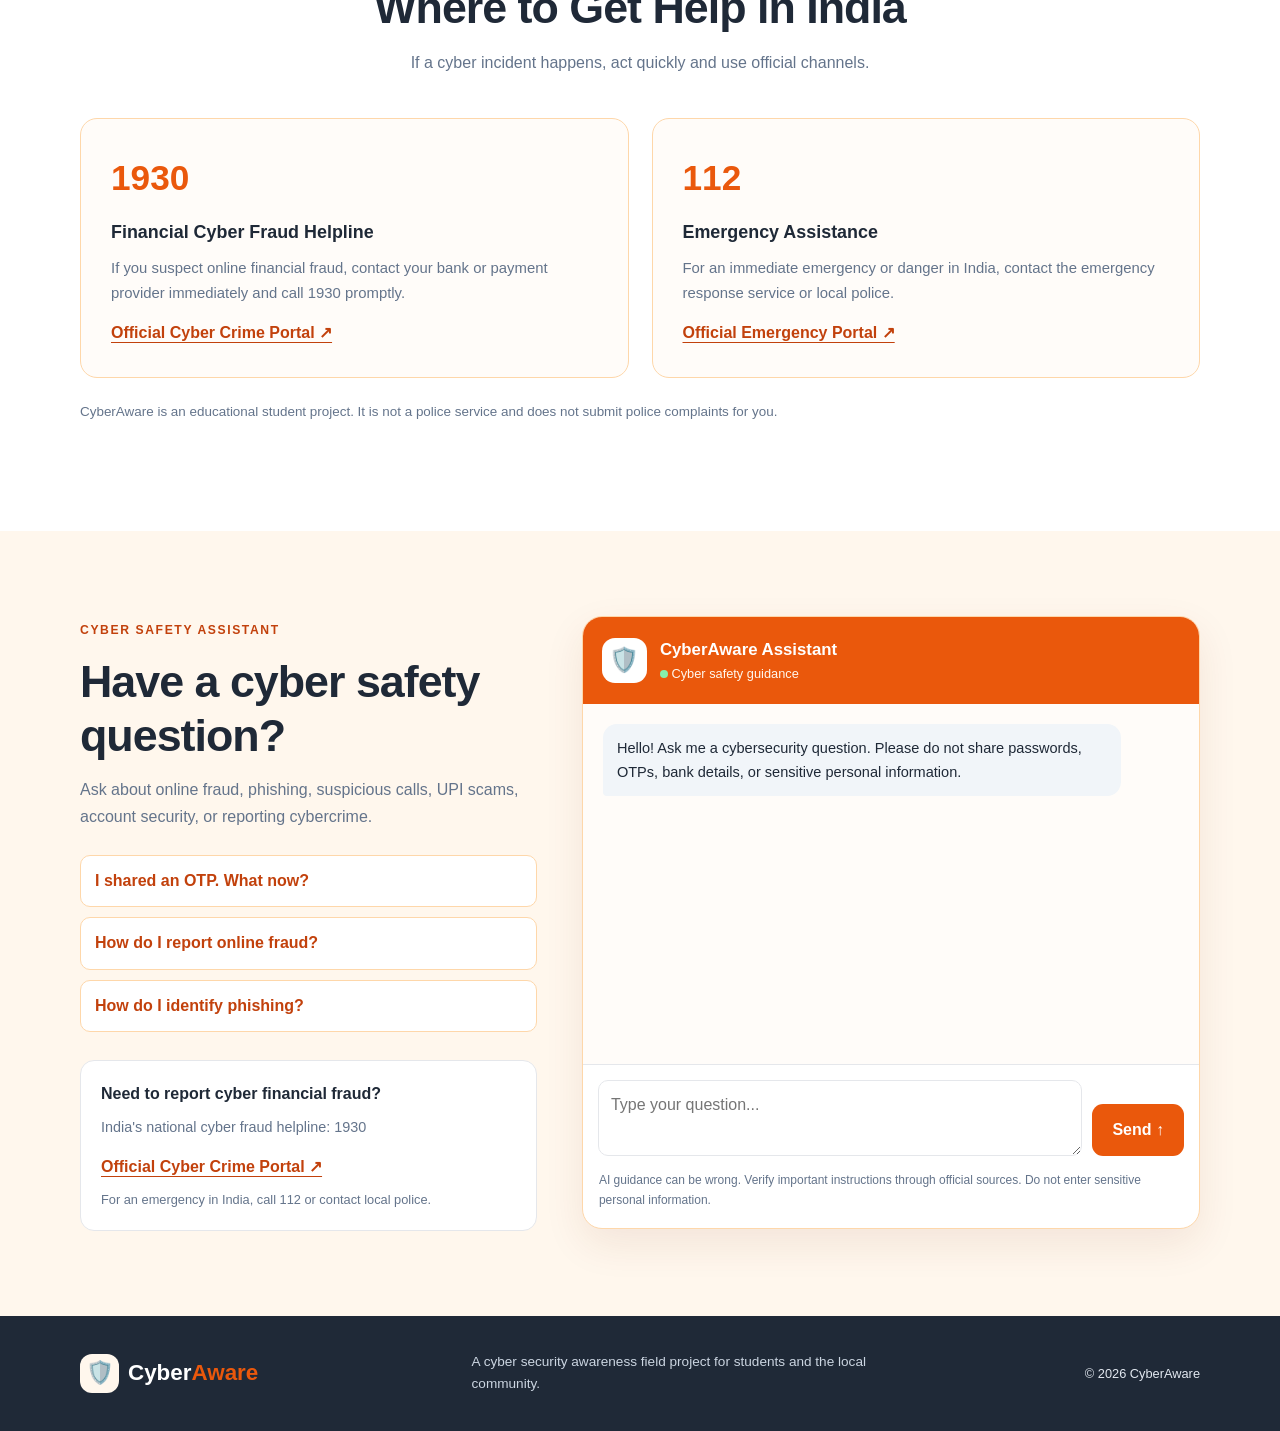
==== commit 7eb274f5: "Update index.html" ====
--- a/index.html
+++ b/index.html
@@ -1,1201 +1,421 @@
+
 <!DOCTYPE html>
 <html lang="en">
 <head>
   <meta charset="UTF-8">
   <meta name="viewport" content="width=device-width, initial-scale=1.0">
-  <meta name="theme-color" content="#f97316">
-  <meta name="description" content="CyberAware helps college students and the local community learn about cybersecurity, online fraud, phishing, and digital safety.">
-  <title>CyberAware | Cyber Security Awareness</title>
-
-  <style>
-    :root {
-      --orange: #f45b0b;
-      --orange-dark: #c2410c;
-      --cream: #fff7ed;
-      --white: #ffffff;
-      --dark: #1f2937;
-      --muted: #64748b;
-      --border: #fed7aa;
-      --light: #f1f5f9;
-      --green: #15803d;
-      --shadow: 0 8px 28px rgba(31, 41, 55, 0.07);
-    }
-
-    * {
-      box-sizing: border-box;
-      scroll-behavior: smooth;
-    }
-
-    body {
-      margin: 0;
-      font-family: Arial, Helvetica, sans-serif;
-      color: var(--dark);
-      background: var(--white);
-      line-height: 1.65;
-    }
-
-    a {
-      color: var(--orange-dark);
-    }
-
-    button, input, textarea, select {
-      font: inherit;
-    }
-
-    button {
-      cursor: pointer;
-    }
-
-    .container {
-      width: min(1160px, 92%);
-      margin: auto;
-    }
-
-    header {
-      position: sticky;
-      top: 0;
-      z-index: 50;
-      background: rgba(255,255,255,0.97);
-      border-bottom: 1px solid #e5e7eb;
-    }
-
-    .navbar {
-      min-height: 82px;
-      display: flex;
-      align-items: center;
-      justify-content: space-between;
-      gap: 20px;
-    }
-
-    .brand {
-      display: flex;
-      align-items: center;
-      gap: 10px;
-      color: var(--dark);
-      font-size: 27px;
-      font-weight: 800;
-      text-decoration: none;
-      white-space: nowrap;
-    }
-
-    .brand-icon {
-      display: inline-grid;
-      place-items: center;
-      width: 45px;
-      height: 45px;
-      border-radius: 15px;
-      background: var(--cream);
-      font-size: 26px;
-    }
-
-    .brand span:last-child span {
-      color: var(--orange);
-    }
-
-    .nav-right {
-      display: flex;
-      align-items: center;
-      justify-content: flex-end;
-      gap: 18px;
-    }
-
-    .nav-links {
-      display: flex;
-      align-items: center;
-      gap: 20px;
-    }
-
-    .nav-links a {
-      color: #475569;
-      font-weight: 700;
-      text-decoration: none;
-    }
-
-    .nav-links a:hover {
-      color: var(--orange);
-    }
-
-    .language-control {
-      display: flex;
-      align-items: center;
-      gap: 8px;
-      color: var(--orange-dark);
-      font-weight: 700;
-    }
-
-    .language-control select {
-      padding: 10px;
-      border: 1px solid var(--border);
-      border-radius: 10px;
-      background: white;
-      color: var(--dark);
-    }
-
-    .menu-toggle {
-      display: none;
-      border: 1px solid var(--border);
-      background: white;
-      border-radius: 9px;
-      padding: 7px 12px;
-      font-size: 22px;
-    }
-
-    section {
-      padding: 76px 0;
-      scroll-margin-top: 95px;
-    }
-
-    .hero {
-      padding: 90px 0;
-      background: linear-gradient(115deg, #fff7ed, #ffffff);
-    }
-
-    .hero-grid {
-      display: grid;
-      grid-template-columns: 1.15fr 0.85fr;
-      gap: 48px;
-      align-items: center;
-    }
-
-    .eyebrow {
-      display: inline-block;
-      padding: 7px 13px;
-      border-radius: 30px;
-      background: #ffedd5;
-      color: var(--orange-dark);
-      font-size: 14px;
-      font-weight: 800;
-    }
-
-    h1 {
-      margin: 18px 0;
-      font-size: clamp(38px, 5vw, 61px);
-      line-height: 1.12;
-      letter-spacing: -1.5px;
-    }
-
-    .orange {
-      color: var(--orange);
-    }
-
-    .hero p, .section-intro {
-      color: var(--muted);
-      font-size: 18px;
-    }
-
-    .button-row {
-      display: flex;
-      flex-wrap: wrap;
-      gap: 13px;
-      margin-top: 25px;
-    }
-
-    .btn {
-      display: inline-block;
-      padding: 13px 20px;
-      border: 0;
-      border-radius: 11px;
-      background: var(--orange);
-      color: white;
-      font-weight: 800;
-      text-align: center;
-      text-decoration: none;
-    }
-
-    .btn:hover {
-      background: var(--orange-dark);
-    }
-
-    .btn-outline {
-      background: white;
-      color: var(--orange-dark);
-      border: 1px solid var(--border);
-    }
-
-    .btn-outline:hover {
-      background: var(--cream);
-    }
-
-    .hero-card {
-      padding: 32px;
-      background: white;
-      border: 1px solid var(--border);
-      border-radius: 25px;
-      box-shadow: var(--shadow);
-    }
-
-    .shield {
-      font-size: 76px;
-      text-align: center;
-    }
-
-    .hero-card h2 {
-      text-align: center;
-    }
-
-    .check-list {
-      list-style: none;
-      padding: 0;
-    }
-
-    .check-list li {
-      padding: 8px 0;
-    }
-
-    .check-list li::before {
-      content: "✓";
-      color: var(--green);
-      font-weight: bold;
-      margin-right: 10px;
-    }
-
-    .section-heading {
-      max-width: 760px;
-      margin: 0 auto 38px;
-      text-align: center;
-    }
-
-    .section-heading h2 {
-      margin: 0 0 10px;
-      font-size: clamp(30px, 4vw, 42px);
-      line-height: 1.2;
-    }
-
-    .cards {
-      display: grid;
-      grid-template-columns: repeat(3, minmax(0, 1fr));
-      gap: 22px;
-    }
-
-    .card {
-      padding: 25px;
-      border: 1px solid #e5e7eb;
-      border-radius: 18px;
-      background: white;
-      box-shadow: var(--shadow);
-    }
-
-    .card-icon {
-      font-size: 35px;
-    }
-
-    .card h3 {
-      margin: 10px 0;
-    }
-
-    .card p {
-      margin-bottom: 0;
-      color: var(--muted);
-    }
-
-    .cream-section {
-      background: var(--cream);
-    }
-
-    .tips-grid {
-      display: grid;
-      grid-template-columns: repeat(2, minmax(0, 1fr));
-      gap: 16px;
-    }
-
-    .tip {
-      display: flex;
-      gap: 15px;
-      padding: 20px;
-      background: white;
-      border: 1px solid var(--border);
-      border-radius: 15px;
-    }
-
-    .tip-icon {
-      font-size: 27px;
-    }
-
-    .tip h3 {
-      margin: 0 0 5px;
-    }
-
-    .tip p {
-      margin: 0;
-      color: var(--muted);
-    }
-
-    .panel {
-      max-width: 850px;
-      margin: auto;
-      padding: 30px;
-      background: white;
-      border: 1px solid #e5e7eb;
-      border-radius: 20px;
-      box-shadow: var(--shadow);
-    }
-
-    .question {
-      padding: 18px 0;
-      border-bottom: 1px solid #e5e7eb;
-    }
-
-    .question p {
-      margin-top: 0;
-      font-weight: 800;
-    }
-
-    .answer-option {
-      display: block;
-      margin: 10px 0;
-      color: #475569;
-    }
-
-    .answer-option input {
-      margin-right: 8px;
-      accent-color: var(--orange);
-    }
-
-    .result {
-      margin-top: 18px;
-      padding: 15px;
-      background: var(--cream);
-      border-radius: 10px;
-      font-weight: 700;
-    }
-
-    .form-grid {
-      display: grid;
-      grid-template-columns: repeat(2, minmax(0, 1fr));
-      gap: 18px;
-    }
-
-    .field {
-      display: flex;
-      flex-direction: column;
-      gap: 7px;
-    }
-
-    .field.full {
-      grid-column: 1 / -1;
-    }
-
-    .field label {
-      font-weight: 700;
-    }
-
-    .field input,
-    .field select,
-    .field textarea {
-      width: 100%;
-      padding: 12px 13px;
-      border: 1px solid #cbd5e1;
-      border-radius: 10px;
-      background: white;
-      color: var(--dark);
-    }
-
-    .field input:focus,
-    .field select:focus,
-    .field textarea:focus {
-      outline: 2px solid #fdba74;
-      border-color: var(--orange);
-    }
-
-    .small-note {
-      color: var(--muted);
-      font-size: 14px;
-    }
-
-    .help-grid {
-      display: grid;
-      grid-template-columns: repeat(3, minmax(0, 1fr));
-      gap: 20px;
-    }
-
-    .help-number {
-      font-size: 30px;
-      font-weight: 800;
-      color: var(--orange-dark);
-    }
-
-    .chat-layout {
-      display: grid;
-      grid-template-columns: 0.9fr 1.1fr;
-      gap: 32px;
-      align-items: start;
-    }
-
-    .suggestion-list {
-      display: grid;
-      gap: 12px;
-      margin: 25px 0;
-    }
-
-    .suggestion {
-      padding: 15px 17px;
-      background: white;
-      color: var(--orange-dark);
-      text-align: left;
-      font-weight: 700;
-      border: 1px solid var(--border);
-      border-radius: 13px;
-    }
-
-    .suggestion:hover {
-      background: #ffedd5;
-    }
-
-    .chat-box {
-      display: flex;
-      flex-direction: column;
-      min-height: 550px;
-      overflow: hidden;
-      border: 1px solid var(--border);
-      border-radius: 23px;
-      background: white;
-      box-shadow: var(--shadow);
-    }
-
-    .chat-header {
-      padding: 18px 22px;
-      background: #fff7ed;
-      border-bottom: 1px solid var(--border);
-    }
-
-    .chat-header h3 {
-      margin: 0;
-    }
-
-    .chat-header p {
-      margin: 3px 0 0;
-      color: var(--muted);
-      font-size: 14px;
-    }
-
-    .chat-messages {
-      flex: 1;
-      min-height: 280px;
-      max-height: 460px;
-      overflow-y: auto;
-      display: flex;
-      flex-direction: column;
-      gap: 13px;
-      padding: 22px;
-    }
-
-    .chat-message {
-      max-width: 90%;
-      padding: 13px 16px;
-      border-radius: 15px;
-      white-space: pre-wrap;
-      overflow-wrap: anywhere;
-    }
-
-    .bot-message {
-      align-self: flex-start;
-      background: var(--light);
-      color: var(--dark);
-    }
-
-    .user-message {
-      align-self: flex-end;
-      background: var(--orange);
-      color: white;
-    }
-
-    .chat-form {
-      display: flex;
-      align-items: stretch;
-      gap: 10px;
-      padding: 15px;
-      border-top: 1px solid #e5e7eb;
-    }
-
-    .chat-form textarea {
-      flex: 1;
-      min-width: 0;
-      min-height: 65px;
-      resize: vertical;
-      padding: 12px;
-      border: 1px solid #cbd5e1;
-      border-radius: 12px;
-    }
-
-    .chat-form button {
-      align-self: center;
-    }
-
-    .chat-form button:disabled {
-      opacity: 0.6;
-      cursor: wait;
-    }
-
-    footer {
-      padding: 30px 0;
-      background: #1f2937;
-      color: white;
-      text-align: center;
-    }
-
-    footer p {
-      margin: 5px 0;
-      color: #cbd5e1;
-    }
-
-    footer a {
-      color: #fdba74;
-    }
-
-    @media (max-width: 1000px) {
-      .nav-links {
-        gap: 12px;
-      }
-
-      .nav-right {
-        gap: 12px;
-      }
-
-      .hero-grid, .chat-layout {
-        grid-template-columns: 1fr 1fr;
-      }
-    }
-
-    @media (max-width: 800px) {
-      .navbar {
-        flex-wrap: wrap;
-        padding: 12px 0;
-      }
-
-      .nav-right {
-        gap: 10px;
-      }
-
-      .menu-toggle {
-        display: inline-block;
-      }
-
-      .nav-links {
-        display: none;
-        position: absolute;
-        left: 0;
-        right: 0;
-        top: 100%;
-        padding: 18px 4%;
-        background: white;
-        border-bottom: 1px solid #e5e7eb;
-        flex-direction: column;
-        align-items: stretch;
-      }
-
-      .nav-links.open {
-        display: flex;
-      }
-
-      .nav-links a {
-        padding: 7px 0;
-      }
-
-      .hero-grid, .chat-layout {
-        grid-template-columns: 1fr;
-      }
-
-      .cards, .help-grid {
-        grid-template-columns: repeat(2, minmax(0, 1fr));
-      }
-
-      .hero {
-        padding: 65px 0;
-      }
-    }
-
-    @media (max-width: 560px) {
-      section {
-        padding: 55px 0;
-      }
-
-      .brand {
-        font-size: 23px;
-      }
-
-      .brand-icon {
-        width: 38px;
-        height: 38px;
-      }
-
-      .language-control span {
-        display: none;
-      }
-
-      .cards, .tips-grid, .help-grid, .form-grid {
-        grid-template-columns: 1fr;
-      }
-
-      .field.full {
-        grid-column: auto;
-      }
-
-      .panel, .hero-card {
-        padding: 22px;
-      }
-
-      .chat-box {
-        min-height: 500px;
-      }
-
-      .chat-form {
-        flex-direction: column;
-      }
-
-      .chat-form button {
-        width: 100%;
-      }
-    }
-  </style>
+  <meta name="theme-color" content="#EA580C">
+  <meta name="description" content="CyberAware helps college students and the local community learn about cybersecurity, online fraud, and digital safety.">
+  <title>CyberAware | Stay Safe Online</title>
+  <link rel="stylesheet" href="style.css">
+  <script src="script.js" defer></script>
 </head>
-
 <body>
-  <header>
-    <div class="container navbar">
+  <header class="site-header">
+    <div class="container nav-wrap">
       <a class="brand" href="#home" aria-label="CyberAware home">
         <span class="brand-icon">🛡️</span>
-        <span>Cyber<span>Aware</span></span>
+        <span>Cyber<span class="orange">Aware</span></span>
       </a>
 
-      <div class="nav-right">
-        <button
-          class="menu-toggle"
-          id="menuToggle"
-          type="button"
-          aria-label="Open navigation"
-          aria-expanded="false"
-          aria-controls="navLinks"
-        >☰</button>
-
-        <nav class="nav-links" id="navLinks" aria-label="Main navigation">
-          <a href="#home" data-en="Home" data-hi="होम">Home</a>
-          <a href="#threats" data-en="Threats" data-hi="खतरे">Threats</a>
-          <a href="#tips" data-en="Safety Tips" data-hi="सुरक्षा सुझाव">Safety Tips</a>
-          <a href="#quiz" data-en="Quiz" data-hi="क्विज़">Quiz</a>
-          <a href="#survey" data-en="Survey" data-hi="सर्वेक्षण">Survey</a>
-          <a href="#help" data-en="Get Help" data-hi="सहायता">Get Help</a>
-          <a href="#assistant" data-en="AI Assistant" data-hi="AI सहायक">AI Assistant</a>
-        </nav>
-
-        <label class="language-control">
-          <span data-en="Language" data-hi="भाषा">Language</span>
-          <select id="languageSelect" aria-label="Choose language">
-            <option value="en">English</option>
-            <option value="hi">हिन्दी</option>
-          </select>
-        </label>
-      </div>
+      <button class="menu-toggle" id="menuToggle"
+        aria-label="Open navigation" aria-expanded="false">☰</button>
+
+      <nav class="nav-links" id="navLinks">
+        <a href="#home" data-en="Home" data-hi="होम">Home</a>
+        <a href="#threats" data-en="Threats" data-hi="खतरे">Threats</a>
+        <a href="#tips" data-en="Safety Tips" data-hi="सुरक्षा सुझाव">Safety Tips</a>
+        <a href="#quiz" data-en="Quiz" data-hi="प्रश्नोत्तरी">Quiz</a>
+        <a href="#survey" data-en="Survey" data-hi="सर्वे">Survey</a>
+        <a href="#help" data-en="Get Help" data-hi="सहायता">Get Help</a>
+        <a href="#chatbot" data-en="AI Assistant" data-hi="AI सहायक">AI Assistant</a>
+      </nav>
+
+      <label class="language-control">
+        <span data-en="Language" data-hi="भाषा">Language</span>
+        <select id="languageSelect" aria-label="Choose language">
+          <option value="en">English</option>
+          <option value="hi">हिन्दी</option>
+        </select>
+      </label>
     </div>
   </header>
 
   <main>
-    <!-- HOME -->
     <section class="hero" id="home">
       <div class="container hero-grid">
-        <div>
-          <span class="eyebrow"
-            data-en="STAY SAFE IN THE DIGITAL WORLD"
-            data-hi="डिजिटल दुनिया में सुरक्षित रहें">
-            STAY SAFE IN THE DIGITAL WORLD
-          </span>
-
-          <h1>
-            <span data-en="Your Safety." data-hi="आपकी सुरक्षा।">Your Safety.</span>
-            <span class="orange" data-en="Your Data." data-hi="आपका डेटा।">Your Data.</span>
-            <span data-en="Your Responsibility." data-hi="आपकी ज़िम्मेदारी।">Your Responsibility.</span>
+        <div class="hero-content">
+          <span class="eyebrow" data-en="CYBER SECURITY AWARENESS PROJECT"
+            data-hi="साइबर सुरक्षा जागरूकता परियोजना">CYBER SECURITY AWARENESS PROJECT</span>
+
+          <h1 data-en="Your Safety. Your Data. Your Responsibility."
+            data-hi="आपकी सुरक्षा। आपका डेटा। आपकी ज़िम्मेदारी।">
+            Your Safety.<br>Your Data.<br><span>Your Responsibility.</span>
           </h1>
 
-          <p
-            data-en="Learn how to recognize online scams, protect your personal information, and use the internet responsibly."
-            data-hi="ऑनलाइन धोखाधड़ी पहचानना, अपनी व्यक्तिगत जानकारी सुरक्षित रखना और इंटरनेट का ज़िम्मेदारी से उपयोग करना सीखें।">
-            Learn how to recognize online scams, protect your personal information, and use the internet responsibly.
-          </p>
-
-          <div class="button-row">
-            <a class="btn" href="#tips"
-              data-en="Explore Safety Tips"
-              data-hi="सुरक्षा सुझाव देखें">Explore Safety Tips</a>
-            <a class="btn btn-outline" href="#quiz"
-              data-en="Test Your Knowledge"
-              data-hi="अपना ज्ञान जाँचें">Test Your Knowledge</a>
-          </div>
-        </div>
-
-        <div class="hero-card">
+          <p data-en="Helping college students and the local community identify cyber threats, protect personal information, and stay safer online."
+            data-hi="कॉलेज के विद्यार्थियों और स्थानीय समुदाय को साइबर खतरों की पहचान करने, निजी जानकारी सुरक्षित रखने और इंटरनेट पर सुरक्षित रहने में मदद करें।">
+            Helping college students and the local community identify cyber threats, protect personal information, and stay safer online.
+          </p>
+
+          <div class="hero-actions">
+            <a class="btn btn-primary" href="#tips"
+              data-en="Explore Safety Tips →" data-hi="सुरक्षा सुझाव देखें →">Explore Safety Tips →</a>
+            <a class="btn btn-outline" href="#survey"
+              data-en="Take the Survey" data-hi="सर्वे में भाग लें">Take the Survey</a>
+          </div>
+
+          <div class="hero-note">
+            <span>✓</span>
+            <span data-en="Think before you click. Protect before you share."
+              data-hi="क्लिक करने से पहले सोचें। साझा करने से पहले सुरक्षित करें।">
+              Think before you click. Protect before you share.
+            </span>
+          </div>
+        </div>
+
+        <div class="hero-art" aria-label="Cybersecurity illustration">
+          <div class="orbit orbit-one"></div>
+          <div class="orbit orbit-two"></div>
           <div class="shield">🛡️</div>
-          <h2 data-en="Think Before You Click" data-hi="क्लिक करने से पहले सोचें">
-            Think Before You Click
-          </h2>
-          <ul class="check-list">
-            <li data-en="Protect passwords and OTPs" data-hi="पासवर्ड और OTP सुरक्षित रखें">Protect passwords and OTPs</li>
-            <li data-en="Verify links before opening" data-hi="लिंक खोलने से पहले जाँचें">Verify links before opening</li>
-            <li data-en="Never trust urgent payment demands" data-hi="जल्दी भुगतान के दबाव पर भरोसा न करें">Never trust urgent payment demands</li>
-            <li data-en="Report cybercrime promptly" data-hi="साइबर अपराध की तुरंत रिपोर्ट करें">Report cybercrime promptly</li>
-          </ul>
-        </div>
-      </div>
-    </section>
-
-    <!-- THREATS -->
-    <section id="threats">
+          <div class="float-card card-top">🔒 <span data-en="Privacy protected" data-hi="गोपनीयता सुरक्षित">Privacy protected</span></div>
+          <div class="float-card card-bottom">✓ <span data-en="Stay alert online" data-hi="ऑनलाइन सतर्क रहें">Stay alert online</span></div>
+          <div class="dot dot-one"></div>
+          <div class="dot dot-two"></div>
+        </div>
+      </div>
+    </section>
+
+    <section class="stats-strip">
+      <div class="container stats-grid">
+        <div><strong>01</strong><span data-en="Recognize threats" data-hi="खतरों को पहचानें">Recognize threats</span></div>
+        <div><strong>02</strong><span data-en="Protect your data" data-hi="अपना डेटा सुरक्षित रखें">Protect your data</span></div>
+        <div><strong>03</strong><span data-en="Report cybercrime" data-hi="साइबर अपराध की रिपोर्ट करें">Report cybercrime</span></div>
+      </div>
+    </section>
+
+    <section class="section" id="threats">
       <div class="container">
         <div class="section-heading">
-          <h2 data-en="Know the Common Cyber Threats" data-hi="सामान्य साइबर खतरों को जानें">
-            Know the Common Cyber Threats
-          </h2>
-          <p class="section-intro"
-            data-en="Understanding common scams is the first step towards preventing them."
-            data-hi="सामान्य धोखाधड़ी को समझना उनसे बचने का पहला कदम है।">
-            Understanding common scams is the first step towards preventing them.
-          </p>
-        </div>
-
-        <div class="cards">
-          <article class="card">
+          <span class="eyebrow" data-en="KNOW THE RISKS" data-hi="जोखिमों को जानें">KNOW THE RISKS</span>
+          <h2 data-en="Common Cyber Threats" data-hi="आम साइबर खतरे">Common Cyber Threats</h2>
+          <p data-en="Learn how online criminals try to trick people and steal information or money."
+            data-hi="जानें कि ऑनलाइन अपराधी लोगों को कैसे धोखा देकर उनकी जानकारी या पैसे चुराने की कोशिश करते हैं।">
+            Learn how online criminals try to trick people and steal information or money.
+          </p>
+        </div>
+
+        <div class="cards-grid">
+          <article class="info-card">
             <div class="card-icon">🎣</div>
             <h3 data-en="Phishing" data-hi="फ़िशिंग">Phishing</h3>
-            <p data-en="Fake emails, messages, and websites designed to steal passwords or financial information."
-               data-hi="पासवर्ड या वित्तीय जानकारी चुराने के लिए बनाए गए नकली ईमेल, संदेश और वेबसाइट।">
-              Fake emails, messages, and websites designed to steal passwords or financial information.
-            </p>
-          </article>
-
-          <article class="card">
-            <div class="card-icon">📱</div>
-            <h3 data-en="UPI and Payment Scams" data-hi="UPI और भुगतान धोखाधड़ी">UPI and Payment Scams</h3>
-            <p data-en="Fraudsters may trick you into approving a payment or sharing a UPI PIN or OTP."
-               data-hi="धोखेबाज़ आपको भुगतान स्वीकार करने या UPI PIN अथवा OTP साझा करने के लिए बहका सकते हैं।">
-              Fraudsters may trick you into approving a payment or sharing a UPI PIN or OTP.
-            </p>
-          </article>
-
-          <article class="card">
-            <div class="card-icon">🎭</div>
+            <p data-en="Fake emails, messages, or websites designed to steal your login details or financial information."
+              data-hi="नकली ईमेल, संदेश या वेबसाइट जो आपके लॉगिन विवरण या वित्तीय जानकारी चुराने के लिए बनाई जाती हैं।">
+              Fake emails, messages, or websites designed to steal your login details or financial information.
+            </p>
+            <span class="tag" data-en="Check links" data-hi="लिंक जाँचें">Check links</span>
+          </article>
+
+          <article class="info-card">
+            <div class="card-icon">💳</div>
+            <h3 data-en="UPI & Payment Scams" data-hi="UPI और भुगतान धोखाधड़ी">UPI & Payment Scams</h3>
+            <p data-en="Fraudsters may trick you into approving a payment or sharing an OTP, PIN, or payment details."
+              data-hi="धोखेबाज़ आपसे भुगतान मंज़ूर करवाने या OTP, PIN अथवा भुगतान विवरण साझा करवाने की कोशिश कर सकते हैं।">
+              Fraudsters may trick you into approving a payment or sharing an OTP, PIN, or payment details.
+            </p>
+            <span class="tag" data-en="Never share your PIN" data-hi="PIN साझा न करें">Never share your PIN</span>
+          </article>
+
+          <article class="info-card">
+            <div class="card-icon">🔑</div>
+            <h3 data-en="Password Attacks" data-hi="पासवर्ड पर हमले">Password Attacks</h3>
+            <p data-en="Weak or reused passwords can allow someone to access multiple accounts."
+              data-hi="कमज़ोर या बार-बार इस्तेमाल किए गए पासवर्ड से कोई व्यक्ति आपके कई अकाउंट में प्रवेश कर सकता है।">
+              Weak or reused passwords can allow someone to access multiple accounts.
+            </p>
+            <span class="tag" data-en="Use unique passwords" data-hi="अलग-अलग पासवर्ड रखें">Use unique passwords</span>
+          </article>
+
+          <article class="info-card">
+            <div class="card-icon">🦠</div>
+            <h3 data-en="Malware" data-hi="मैलवेयर">Malware</h3>
+            <p data-en="Harmful software may steal data, monitor activity, or damage your device."
+              data-hi="हानिकारक सॉफ़्टवेयर डेटा चुरा सकता है, गतिविधियों पर नज़र रख सकता है या डिवाइस को नुकसान पहुँचा सकता है।">
+              Harmful software may steal data, monitor activity, or damage your device.
+            </p>
+            <span class="tag" data-en="Download carefully" data-hi="सावधानी से डाउनलोड करें">Download carefully</span>
+          </article>
+
+          <article class="info-card">
+            <div class="card-icon">👤</div>
             <h3 data-en="Identity Theft" data-hi="पहचान की चोरी">Identity Theft</h3>
-            <p data-en="Someone uses your personal information without permission to commit fraud."
-               data-hi="कोई व्यक्ति धोखाधड़ी करने के लिए आपकी व्यक्तिगत जानकारी का बिना अनुमति उपयोग करता है।">
-              Someone uses your personal information without permission to commit fraud.
-            </p>
-          </article>
-
-          <article class="card">
-            <div class="card-icon">📞</div>
-            <h3 data-en="Fake Calls" data-hi="नकली कॉल">Fake Calls</h3>
-            <p data-en="Scammers impersonate bank staff, officials, or customer support to create panic."
-               data-hi="धोखेबाज़ बैंक कर्मचारी, अधिकारी या ग्राहक सेवा बनकर डर पैदा करते हैं।">
-              Scammers impersonate bank staff, officials, or customer support to create panic.
-            </p>
-          </article>
-
-          <article class="card">
-            <div class="card-icon">🔓</div>
-            <h3 data-en="Weak Passwords" data-hi="कमज़ोर पासवर्ड">Weak Passwords</h3>
-            <p data-en="Simple or reused passwords can make accounts easier to compromise."
-               data-hi="आसान या बार-बार इस्तेमाल किए गए पासवर्ड से खाते हैक होने का जोखिम बढ़ता है।">
-              Simple or reused passwords can make accounts easier to compromise.
-            </p>
-          </article>
-
-          <article class="card">
-            <div class="card-icon">🦠</div>
-            <h3 data-en="Malicious Downloads" data-hi="हानिकारक डाउनलोड">Malicious Downloads</h3>
-            <p data-en="Untrusted apps and attachments can install malware or steal data."
-               data-hi="अविश्वसनीय ऐप और अटैचमेंट मैलवेयर इंस्टॉल कर सकते हैं या डेटा चुरा सकते हैं।">
-              Untrusted apps and attachments can install malware or steal data.
-            </p>
-          </article>
-        </div>
-      </div>
-    </section>
-
-    <!-- SAFETY TIPS -->
-    <section class="cream-section" id="tips">
+            <p data-en="Someone may misuse personal details, documents, or account information without permission."
+              data-hi="कोई व्यक्ति आपकी निजी जानकारी, दस्तावेज़ या अकाउंट विवरण का बिना अनुमति दुरुपयोग कर सकता है।">
+              Someone may misuse personal details, documents, or account information without permission.
+            </p>
+            <span class="tag" data-en="Limit what you share" data-hi="कम जानकारी साझा करें">Limit what you share</span>
+          </article>
+
+          <article class="info-card">
+            <div class="card-icon">💬</div>
+            <h3 data-en="Cyberbullying" data-hi="साइबर बुलिंग">Cyberbullying</h3>
+            <p data-en="Harassment, threats, or humiliating content shared through digital platforms."
+              data-hi="डिजिटल प्लेटफ़ॉर्म पर परेशान करना, धमकी देना या अपमानजनक सामग्री साझा करना।">
+              Harassment, threats, or humiliating content shared through digital platforms.
+            </p>
+            <span class="tag" data-en="Save evidence and report" data-hi="सबूत सुरक्षित रखें और रिपोर्ट करें">Save evidence and report</span>
+          </article>
+        </div>
+      </div>
+    </section>
+
+    <section class="section soft-section" id="tips">
       <div class="container">
         <div class="section-heading">
-          <h2 data-en="Simple Ways to Stay Safe" data-hi="सुरक्षित रहने के आसान तरीके">
-            Simple Ways to Stay Safe
-          </h2>
-          <p class="section-intro"
-            data-en="Build safer digital habits every day."
-            data-hi="हर दिन सुरक्षित डिजिटल आदतें अपनाएँ।">
-            Build safer digital habits every day.
+          <span class="eyebrow" data-en="BUILD SAFE HABITS" data-hi="सुरक्षित आदतें अपनाएँ">BUILD SAFE HABITS</span>
+          <h2 data-en="Simple Ways to Stay Safe" data-hi="सुरक्षित रहने के आसान तरीके">Simple Ways to Stay Safe</h2>
+          <p data-en="Small habits can make a big difference to your online safety."
+            data-hi="छोटी-छोटी आदतें आपकी ऑनलाइन सुरक्षा में बड़ा अंतर ला सकती हैं।">
+            Small habits can make a big difference to your online safety.
           </p>
         </div>
 
         <div class="tips-grid">
-          <article class="tip">
-            <div class="tip-icon">🔑</div>
-            <div>
-              <h3 data-en="Use Strong Passwords" data-hi="मज़बूत पासवर्ड रखें">Use Strong Passwords</h3>
-              <p data-en="Use long, unique passwords and a password manager where possible."
-                 data-hi="लंबे और अलग-अलग पासवर्ड रखें तथा संभव हो तो पासवर्ड मैनेजर का उपयोग करें।">
-                Use long, unique passwords and a password manager where possible.
-              </p>
-            </div>
-          </article>
-
-          <article class="tip">
-            <div class="tip-icon">🔐</div>
-            <div>
-              <h3 data-en="Enable Two-Factor Authentication" data-hi="टू-फैक्टर प्रमाणीकरण चालू करें">Enable Two-Factor Authentication</h3>
-              <p data-en="Add an extra security step to important accounts."
-                 data-hi="महत्वपूर्ण खातों में सुरक्षा की एक अतिरिक्त परत जोड़ें।">
-                Add an extra security step to important accounts.
-              </p>
-            </div>
-          </article>
-
-          <article class="tip">
-            <div class="tip-icon">🔗</div>
-            <div>
-              <h3 data-en="Check Links Carefully" data-hi="लिंक सावधानी से जाँचें">Check Links Carefully</h3>
-              <p data-en="Verify the sender and website address before clicking."
-                 data-hi="क्लिक करने से पहले भेजने वाले और वेबसाइट का पता जाँचें।">
-                Verify the sender and website address before clicking.
-              </p>
-            </div>
-          </article>
-
-          <article class="tip">
-            <div class="tip-icon">💳</div>
-            <div>
-              <h3 data-en="Never Share OTPs or PINs" data-hi="OTP या PIN कभी साझा न करें">Never Share OTPs or PINs</h3>
-              <p data-en="Never disclose your OTP, UPI PIN, or banking password to callers."
-                 data-hi="किसी कॉल करने वाले को अपना OTP, UPI PIN या बैंकिंग पासवर्ड न बताएँ।">
-                Never disclose your OTP, UPI PIN, or banking password to callers.
-              </p>
-            </div>
-          </article>
-
-          <article class="tip">
-            <div class="tip-icon">⬆️</div>
-            <div>
-              <h3 data-en="Update Your Devices" data-hi="अपने उपकरण अपडेट करें">Update Your Devices</h3>
-              <p data-en="Install operating system and app updates from trusted sources."
-                 data-hi="विश्वसनीय स्रोतों से सिस्टम और ऐप अपडेट इंस्टॉल करें।">
-                Install operating system and app updates from trusted sources.
-              </p>
-            </div>
-          </article>
-
-          <article class="tip">
-            <div class="tip-icon">📶</div>
-            <div>
-              <h3 data-en="Use Public Wi-Fi Carefully" data-hi="सार्वजनिक Wi-Fi सावधानी से इस्तेमाल करें">Use Public Wi-Fi Carefully</h3>
-              <p data-en="Avoid sensitive transactions on untrusted networks."
-                 data-hi="अविश्वसनीय नेटवर्क पर संवेदनशील लेन-देन करने से बचें।">
-                Avoid sensitive transactions on untrusted networks.
-              </p>
-            </div>
-          </article>
-        </div>
-      </div>
-    </section>
-
-    <!-- QUIZ -->
-    <section id="quiz">
+          <article class="tip-item"><span>01</span><div><h3 data-en="Use strong passwords" data-hi="मज़बूत पासवर्ड रखें">Use strong passwords</h3><p data-en="Use long, unique passwords for each account and consider a password manager." data-hi="हर अकाउंट के लिए लंबा और अलग पासवर्ड रखें तथा पासवर्ड मैनेजर का उपयोग करें।">Use long, unique passwords for each account and consider a password manager.</p></div></article>
+          <article class="tip-item"><span>02</span><div><h3 data-en="Enable two-factor authentication" data-hi="टू-फैक्टर ऑथेंटिकेशन चालू करें">Enable two-factor authentication</h3><p data-en="Add another verification step to important accounts whenever available." data-hi="जहाँ उपलब्ध हो, महत्वपूर्ण अकाउंट में अतिरिक्त सत्यापन चालू करें।">Add another verification step to important accounts whenever available.</p></div></article>
+          <article class="tip-item"><span>03</span><div><h3 data-en="Never share OTPs or PINs" data-hi="OTP या PIN कभी साझा न करें">Never share OTPs or PINs</h3><p data-en="Banks and legitimate support staff should not ask you to reveal your UPI PIN or password." data-hi="अपना UPI PIN या पासवर्ड किसी को न बताएँ।">Banks and legitimate support staff should not ask you to reveal your UPI PIN or password.</p></div></article>
+          <article class="tip-item"><span>04</span><div><h3 data-en="Verify before clicking" data-hi="क्लिक करने से पहले जाँचें">Verify before clicking</h3><p data-en="Check website addresses and confirm unexpected requests through a trusted channel." data-hi="वेबसाइट का पता जाँचें और अप्रत्याशित अनुरोधों की विश्वसनीय माध्यम से पुष्टि करें।">Check website addresses and confirm unexpected requests through a trusted channel.</p></div></article>
+          <article class="tip-item"><span>05</span><div><h3 data-en="Update your devices" data-hi="डिवाइस अपडेट रखें">Update your devices</h3><p data-en="Install operating-system and app updates from official sources." data-hi="ऑपरेटिंग सिस्टम और ऐप के अपडेट आधिकारिक स्रोतों से इंस्टॉल करें।">Install operating-system and app updates from official sources.</p></div></article>
+          <article class="tip-item"><span>06</span><div><h3 data-en="Think before sharing" data-hi="साझा करने से पहले सोचें">Think before sharing</h3><p data-en="Avoid posting sensitive personal details, travel plans, or private documents publicly." data-hi="निजी जानकारी, यात्रा की योजनाएँ या निजी दस्तावेज़ सार्वजनिक रूप से साझा न करें।">Avoid posting sensitive personal details, travel plans, or private documents publicly.</p></div></article>
+        </div>
+      </div>
+    </section>
+
+    <section class="section" id="quiz">
+      <div class="container narrow-container">
+        <div class="section-heading">
+          <span class="eyebrow" data-en="TEST YOUR KNOWLEDGE" data-hi="अपना ज्ञान जाँचें">TEST YOUR KNOWLEDGE</span>
+          <h2 data-en="Cyber Safety Quiz" data-hi="साइबर सुरक्षा प्रश्नोत्तरी">Cyber Safety Quiz</h2>
+          <p data-en="Choose an answer for each question and check your score."
+            data-hi="हर प्रश्न का उत्तर चुनें और अपना स्कोर देखें।">
+            Choose an answer for each question and check your score.
+          </p>
+        </div>
+
+        <form id="quizForm" class="quiz-panel">
+          <fieldset class="quiz-question">
+            <legend data-en="1. Someone calls and asks for your bank OTP. What should you do?"
+              data-hi="1. कोई कॉल करके बैंक OTP माँगता है। आपको क्या करना चाहिए?">1. Someone calls and asks for your bank OTP. What should you do?</legend>
+            <label><input type="radio" name="q1" value="a" required> <span data-en="Share it if they sound official" data-hi="अगर वे आधिकारिक लगें तो साझा करें">Share it if they sound official</span></label>
+            <label><input type="radio" name="q1" value="b"> <span data-en="Never share it; end the call and verify independently" data-hi="कभी साझा न करें; कॉल समाप्त करें और स्वयं जाँचें">Never share it; end the call and verify independently</span></label>
+            <label><input type="radio" name="q1" value="c"> <span data-en="Send it by text message" data-hi="टेक्स्ट संदेश में भेज दें">Send it by text message</span></label>
+          </fieldset>
+
+          <fieldset class="quiz-question">
+            <legend data-en="2. You receive a suspicious link claiming you won a prize. What is safest?"
+              data-hi="2. आपको इनाम जीतने का दावा करने वाला संदिग्ध लिंक मिलता है। सुरक्षित विकल्प क्या है?">2. You receive a suspicious link claiming you won a prize. What is safest?</legend>
+            <label><input type="radio" name="q2" value="a" required> <span data-en="Open it immediately" data-hi="तुरंत खोलें">Open it immediately</span></label>
+            <label><input type="radio" name="q2" value="b"> <span data-en="Forward it to friends" data-hi="दोस्तों को भेजें">Forward it to friends</span></label>
+            <label><input type="radio" name="q2" value="c"> <span data-en="Avoid clicking and verify the claim through an official source" data-hi="क्लिक न करें और आधिकारिक स्रोत से पुष्टि करें">Avoid clicking and verify the claim through an official source</span></label>
+          </fieldset>
+
+          <fieldset class="quiz-question">
+            <legend data-en="3. What should you do if you suspect online financial fraud in India?"
+              data-hi="3. भारत में ऑनलाइन वित्तीय धोखाधड़ी का संदेह हो तो क्या करें?">3. What should you do if you suspect online financial fraud in India?</legend>
+            <label><input type="radio" name="q3" value="a" required> <span data-en="Wait several days" data-hi="कई दिन इंतज़ार करें">Wait several days</span></label>
+            <label><input type="radio" name="q3" value="b"> <span data-en="Contact your bank promptly and call 1930" data-hi="तुरंत बैंक से संपर्क करें और 1930 पर कॉल करें">Contact your bank promptly and call 1930</span></label>
+            <label><input type="radio" name="q3" value="c"> <span data-en="Delete every message and do nothing else" data-hi="सभी संदेश मिटा दें और कुछ न करें">Delete every message and do nothing else</span></label>
+          </fieldset>
+
+          <button class="btn btn-primary" type="submit" data-en="Check My Score" data-hi="मेरा स्कोर देखें">Check My Score</button>
+          <div id="quizResult" class="result-message" aria-live="polite"></div>
+        </form>
+      </div>
+    </section>
+
+    <section class="section soft-section" id="survey">
+      <div class="container narrow-container">
+        <div class="section-heading">
+          <span class="eyebrow" data-en="FIELD PROJECT" data-hi="फील्ड प्रोजेक्ट">FIELD PROJECT</span>
+          <h2 data-en="Cyber Awareness Survey" data-hi="साइबर जागरूकता सर्वे">Cyber Awareness Survey</h2>
+          <p data-en="Help us understand cyber safety awareness among college students and the local community."
+            data-hi="कॉलेज के विद्यार्थियों और स्थानीय समुदाय में साइबर सुरक्षा जागरूकता समझने में हमारी मदद करें।">
+            Help us understand cyber safety awareness among college students and the local community.
+          </p>
+        </div>
+
+
+           <form name="cyber-awareness-survey" method="POST"
+  data-netlify="true" netlify-honeypot="bot-field"
+  action="thank-you.html" class="survey-form">
+          <input type="hidden" name="form-name" value="cyber-awareness-survey">
+          <p class="hidden-field">
+            <label>Do not fill this out: <input name="bot-field"></label>
+          </p>
+
+          <div class="form-grid">
+            <div class="form-group">
+              <label for="respondentName" data-en="Name (optional)" data-hi="नाम (वैकल्पिक)">Name (optional)</label>
+              <input id="respondentName" name="name" type="text" maxlength="80"
+                autocomplete="name" placeholder="Your name">
+            </div>
+
+            <div class="form-group">
+              <label for="respondentGroup" data-en="You are a..." data-hi="आप हैं...">You are a...</label>
+              <select id="respondentGroup" name="respondent-group" required>
+                <option value="" data-en="Select one" data-hi="एक चुनें">Select one</option>
+                <option value="College student" data-en="College student" data-hi="कॉलेज विद्यार्थी">College student</option>
+                <option value="Teacher" data-en="Teacher" data-hi="शिक्षक">Teacher</option>
+                <option value="Local community member" data-en="Local community member" data-hi="स्थानीय समुदाय के सदस्य">Local community member</option>
+                <option value="Other" data-en="Other" data-hi="अन्य">Other</option>
+              </select>
+            </div>
+
+            <div class="form-group">
+              <label for="internetUse" data-en="How often do you use the internet?" data-hi="आप इंटरनेट का उपयोग कितनी बार करते हैं?">How often do you use the internet?</label>
+              <select id="internetUse" name="internet-use" required>
+                <option value="" data-en="Select one" data-hi="एक चुनें">Select one</option>
+                <option value="Daily" data-en="Daily" data-hi="रोज़ाना">Daily</option>
+                <option value="Several times a week" data-en="Several times a week" data-hi="सप्ताह में कई बार">Several times a week</option>
+                <option value="Occasionally" data-en="Occasionally" data-hi="कभी-कभी">Occasionally</option>
+              </select>
+            </div>
+
+            <div class="form-group">
+              <label for="awareness" data-en="How would you rate your cyber safety knowledge?" data-hi="आप अपने साइबर सुरक्षा ज्ञान को कैसे आँकेंगे?">How would you rate your cyber safety knowledge?</label>
+              <select id="awareness" name="cyber-safety-knowledge" required>
+                <option value="" data-en="Select one" data-hi="एक चुनें">Select one</option>
+                <option value="Beginner" data-en="Beginner" data-hi="शुरुआती">Beginner</option>
+                <option value="Intermediate" data-en="Intermediate" data-hi="मध्यम">Intermediate</option>
+                <option value="Advanced" data-en="Advanced" data-hi="उन्नत">Advanced</option>
+              </select>
+            </div>
+
+            <div class="form-group full-width">
+              <label for="experience" data-en="Have you ever received a suspicious message or scam attempt?" data-hi="क्या आपको कभी संदिग्ध संदेश या धोखाधड़ी का प्रयास मिला है?">Have you ever received a suspicious message or scam attempt?</label>
+              <select id="experience" name="suspicious-message-experience" required>
+                <option value="" data-en="Select one" data-hi="एक चुनें">Select one</option>
+                <option value="Yes" data-en="Yes" data-hi="हाँ">Yes</option>
+                <option value="No" data-en="No" data-hi="नहीं">No</option>
+                <option value="Not sure" data-en="Not sure" data-hi="पता नहीं">Not sure</option>
+              </select>
+            </div>
+
+            <div class="form-group full-width">
+              <label for="suggestion" data-en="What cyber safety topic would you like to learn about? (optional)" data-hi="आप साइबर सुरक्षा के किस विषय के बारे में जानना चाहते हैं? (वैकल्पिक)">What cyber safety topic would you like to learn about? (optional)</label>
+              <textarea id="suggestion" name="topic-suggestion" rows="4" maxlength="500"
+                placeholder="Your suggestion..."></textarea>
+            </div>
+          </div>
+
+          <p class="privacy-note" data-en="Do not include passwords, OTPs, bank details, or other sensitive information. Survey answers are submitted to the website owner after Netlify Forms is enabled."
+            data-hi="पासवर्ड, OTP, बैंक विवरण या अन्य संवेदनशील जानकारी न लिखें। Netlify Forms चालू होने पर आपके उत्तर वेबसाइट के मालिक को भेजे जाएँगे।">
+            Do not include passwords, OTPs, bank details, or other sensitive information. Survey answers are submitted to the website owner after Netlify Forms is enabled.
+          </p>
+
+          <button type="submit" class="btn btn-primary" data-en="Submit Survey" data-hi="सर्वे जमा करें">Submit Survey</button>
+        </form>
+      </div>
+    </section>
+
+    <section class="section help-section" id="help">
       <div class="container">
         <div class="section-heading">
-          <h2 data-en="Cyber Safety Quiz" data-hi="साइबर सुरक्षा क्विज़">Cyber Safety Quiz</h2>
-          <p class="section-intro"
-            data-en="Answer all three questions to check your awareness."
-            data-hi="अपनी जागरूकता जाँचने के लिए तीनों सवालों के जवाब दें।">
-            Answer all three questions to check your awareness.
-          </p>
-        </div>
-
-        <form class="panel" id="quizForm">
-          <div class="question">
-            <p data-en="1. Someone calls asking for your OTP. What should you do?"
-               data-hi="1. कोई व्यक्ति कॉल करके OTP माँगता है। आपको क्या करना चाहिए?">
-              1. Someone calls asking for your OTP. What should you do?
-            </p>
-            <label class="answer-option"><input type="radio" name="q1" value="a"> <span data-en="Share it if they sound official" data-hi="अगर वे अधिकारी लगें तो साझा करें">Share it if they sound official</span></label>
-            <label class="answer-option"><input type="radio" name="q1" value="b"> <span data-en="Never share it" data-hi="कभी साझा न करें">Never share it</span></label>
-            <label class="answer-option"><input type="radio" name="q1" value="c"> <span data-en="Send it by message" data-hi="संदेश से भेज दें">Send it by message</span></label>
-          </div>
-
-          <div class="question">
-            <p data-en="2. How should you handle a suspicious link?"
-               data-hi="2. संदिग्ध लिंक के साथ क्या करना चाहिए?">
-              2. How should you handle a suspicious link?
-            </p>
-            <label class="answer-option"><input type="radio" name="q2" value="a"> <span data-en="Open it immediately" data-hi="तुरंत खोलें">Open it immediately</span></label>
-            <label class="answer-option"><input type="radio" name="q2" value="b"> <span data-en="Forward it to friends" data-hi="दोस्तों को भेजें">Forward it to friends</span></label>
-            <label class="answer-option"><input type="radio" name="q2" value="c"> <span data-en="Verify it before opening" data-hi="खोलने से पहले जाँचें">Verify it before opening</span></label>
-          </div>
-
-          <div class="question">
-            <p data-en="3. What should you do if you experience financial cyber fraud in India?"
-               data-hi="3. भारत में वित्तीय साइबर धोखाधड़ी होने पर क्या करना चाहिए?">
-              3. What should you do if you experience financial cyber fraud in India?
-            </p>
-            <label class="answer-option"><input type="radio" name="q3" value="a"> <span data-en="Wait a few weeks" data-hi="कुछ सप्ताह इंतज़ार करें">Wait a few weeks</span></label>
-            <label class="answer-option"><input type="radio" name="q3" value="b"> <span data-en="Contact your bank and call 1930 promptly" data-hi="बैंक से संपर्क करें और तुरंत 1930 पर कॉल करें">Contact your bank and call 1930 promptly</span></label>
-            <label class="answer-option"><input type="radio" name="q3" value="c"> <span data-en="Delete all messages and do nothing" data-hi="सभी संदेश हटाकर कुछ न करें">Delete all messages and do nothing</span></label>
-          </div>
-
-          <button class="btn" type="submit"
-            data-en="Check My Score"
-            data-hi="मेरा स्कोर देखें">Check My Score</button>
-          <div class="result" id="quizResult" role="status" aria-live="polite"></div>
-        </form>
-      </div>
-    </section>
-
-    <!-- SURVEY -->
-    <section class="cream-section" id="survey">
-      <div class="container">
-        <div class="section-heading">
-          <h2 data-en="Cyber Awareness Survey" data-hi="साइबर जागरूकता सर्वेक्षण">
-            Cyber Awareness Survey
-          </h2>
-          <p class="section-intro"
-            data-en="Help us understand cybersecurity awareness among students and the community."
-            data-hi="छात्रों और समुदाय में साइबर सुरक्षा जागरूकता समझने में हमारी मदद करें।">
-            Help us understand cybersecurity awareness among students and the community.
-          </p>
-        </div>
-
-        <form
-          class="panel"
-          name="cyber-awareness-survey"
-          method="POST"
-          action="/thank-you.html"
-          data-netlify="true"
-          netlify-honeypot="bot-field"
-          accept-charset="UTF-8"
-        >
-          <input type="hidden" name="form-name" value="cyber-awareness-survey">
-
-          <p hidden>
-            <label>Do not fill this out:
-              <input name="bot-field">
-            </label>
-          </p>
-
-          <div class="form-grid">
-            <div class="field">
-              <label for="surveyName" data-en="Name (optional)" data-hi="नाम (वैकल्पिक)">Name (optional)</label>
-              <input id="surveyName" name="name" type="text" maxlength="100" autocomplete="name">
-            </div>
-
-            <div class="field">
-              <label for="surveyRole" data-en="You are a..." data-hi="आप हैं...">You are a...</label>
-              <select id="surveyRole" name="role" required>
-                <option value="" data-en="Select an option" data-hi="एक विकल्प चुनें">Select an option</option>
-                <option value="Student" data-en="College student" data-hi="कॉलेज छात्र">College student</option>
-                <option value="Teacher" data-en="Teacher" data-hi="शिक्षक">Teacher</option>
-                <option value="Community member" data-en="Community member" data-hi="समुदाय के सदस्य">Community member</option>
-                <option value="Other" data-en="Other" data-hi="अन्य">Other</option>
-              </select>
-            </div>
-
-            <div class="field">
-              <label for="surveyAwareness" data-en="How would you rate your cyber safety awareness?" data-hi="आप अपनी साइबर सुरक्षा जागरूकता को कैसे आँकेंगे?">How would you rate your cyber safety awareness?</label>
-              <select id="surveyAwareness" name="awareness" required>
-                <option value="" data-en="Select an option" data-hi="एक विकल्प चुनें">Select an option</option>
-                <option value="Beginner" data-en="Beginner" data-hi="शुरुआती">Beginner</option>
-                <option value="Average" data-en="Average" data-hi="औसत">Average</option>
-                <option value="Good" data-en="Good" data-hi="अच्छी">Good</option>
-                <option value="Excellent" data-en="Excellent" data-hi="बहुत अच्छी">Excellent</option>
-              </select>
-            </div>
-
-            <div class="field">
-              <label for="surveyScam" data-en="Have you encountered a suspicious message or online scam?" data-hi="क्या आपको संदिग्ध संदेश या ऑनलाइन धोखाधड़ी का सामना करना पड़ा है?">Have you encountered a suspicious message or online scam?</label>
-              <select id="surveyScam" name="encountered-scam" required>
-                <option value="" data-en="Select an option" data-hi="एक विकल्प चुनें">Select an option</option>
-                <option value="Yes" data-en="Yes" data-hi="हाँ">Yes</option>
-                <option value="No" data-en="No" data-hi="नहीं">No</option>
-                <option value="Unsure" data-en="Not sure" data-hi="निश्चित नहीं">Not sure</option>
-              </select>
-            </div>
-
-            <div class="field full">
-              <label for="surveyLearning" data-en="Which topic would you like to learn more about?" data-hi="आप किस विषय के बारे में और सीखना चाहते हैं?">Which topic would you like to learn more about?</label>
-              <select id="surveyLearning" name="learning-topic" required>
-                <option value="" data-en="Select a topic" data-hi="विषय चुनें">Select a topic</option>
-                <option value="Phishing" data-en="Phishing and fake links" data-hi="फ़िशिंग और नकली लिंक">Phishing and fake links</option>
-                <option value="UPI fraud" data-en="UPI and online payment fraud" data-hi="UPI और ऑनलाइन भुगतान धोखाधड़ी">UPI and online payment fraud</option>
-                <option value="Passwords" data-en="Passwords and account security" data-hi="पासवर्ड और खाता सुरक्षा">Passwords and account security</option>
-                <option value="Privacy" data-en="Privacy and personal data" data-hi="गोपनीयता और व्यक्तिगत डेटा">Privacy and personal data</option>
-                <option value="Reporting" data-en="Reporting cybercrime" data-hi="साइबर अपराध की रिपोर्ट करना">Reporting cybercrime</option>
-              </select>
-            </div>
-
-            <div class="field full">
-              <label for="surveySuggestions" data-en="Suggestions or comments (optional)" data-hi="सुझाव या टिप्पणियाँ (वैकल्पिक)">Suggestions or comments (optional)</label>
-              <textarea id="surveySuggestions" name="suggestions" rows="4" maxlength="1500" placeholder="Do not include passwords, OTPs, bank details, or other sensitive information."></textarea>
-            </div>
-          </div>
-
-          <p class="small-note"
-            data-en="Please do not submit passwords, OTPs, bank details, or other sensitive personal information."
-            data-hi="कृपया पासवर्ड, OTP, बैंक विवरण या अन्य संवेदनशील व्यक्तिगत जानकारी न दें।">
-            Please do not submit passwords, OTPs, bank details, or other sensitive personal information.
-          </p>
-
-          <button class="btn" type="submit"
-            data-en="Submit Survey"
-            data-hi="सर्वेक्षण जमा करें">Submit Survey</button>
-        </form>
-      </div>
-    </section>
-
-    <!-- GET HELP -->
-    <section id="help">
-      <div class="container">
-        <div class="section-heading">
-          <h2 data-en="Need Help? Report Cybercrime" data-hi="सहायता चाहिए? साइबर अपराध की रिपोर्ट करें">
-            Need Help? Report Cybercrime
-          </h2>
-          <p class="section-intro"
-            data-en="If you experience cyber fraud, act quickly and use official channels."
-            data-hi="साइबर धोखाधड़ी होने पर तुरंत कार्रवाई करें और आधिकारिक माध्यमों का उपयोग करें।">
-            If you experience cyber fraud, act quickly and use official channels.
+          <span class="eyebrow" data-en="OFFICIAL RESOURCES" data-hi="आधिकारिक संसाधन">OFFICIAL RESOURCES</span>
+          <h2 data-en="Where to Get Help in India" data-hi="भारत में सहायता कहाँ पाएँ">Where to Get Help in India</h2>
+          <p data-en="If a cyber incident happens, act quickly and use official channels."
+            data-hi="साइबर घटना होने पर जल्दी कार्रवाई करें और आधिकारिक माध्यमों का उपयोग करें।">
+            If a cyber incident happens, act quickly and use official channels.
           </p>
         </div>
 
         <div class="help-grid">
-          <article class="card">
-            <div class="card-icon">📞</div>
-            <h3 data-en="Financial Cyber Fraud" data-hi="वित्तीय साइबर धोखाधड़ी">Financial Cyber Fraud</h3>
-            <div class="help-number">1930</div>
-            <p data-en="Call India's cyber financial fraud helpline promptly and contact your bank."
-               data-hi="भारत की साइबर वित्तीय धोखाधड़ी हेल्पलाइन पर तुरंत कॉल करें और बैंक से संपर्क करें।">
-              Call India's cyber financial fraud helpline promptly and contact your bank.
-            </p>
-          </article>
-
-          <article class="card">
-            <div class="card-icon">🌐</div>
-            <h3 data-en="Official Cyber Crime Portal" data-hi="आधिकारिक साइबर अपराध पोर्टल">Official Cyber Crime Portal</h3>
-            <p data-en="Use the Government of India's portal to report cybercrime."
-               data-hi="साइबर अपराध की रिपोर्ट करने के लिए भारत सरकार के पोर्टल का उपयोग करें।">
-              Use the Government of India's portal to report cybercrime.
-            </p>
-            <p><a href="https://cybercrime.gov.in/" target="_blank" rel="noopener noreferrer">cybercrime.gov.in ↗</a></p>
-          </article>
-
-          <article class="card">
-            <div class="card-icon">🚨</div>
+          <article class="help-card">
+            <span class="help-number">1930</span>
+            <h3 data-en="Financial Cyber Fraud Helpline" data-hi="वित्तीय साइबर धोखाधड़ी हेल्पलाइन">Financial Cyber Fraud Helpline</h3>
+            <p data-en="If you suspect online financial fraud, contact your bank or payment provider immediately and call 1930 promptly."
+              data-hi="ऑनलाइन वित्तीय धोखाधड़ी का संदेह हो तो तुरंत अपने बैंक या भुगतान सेवा से संपर्क करें और जल्द 1930 पर कॉल करें।">
+              If you suspect online financial fraud, contact your bank or payment provider immediately and call 1930 promptly.
+            </p>
+            <a href="https://cybercrime.gov.in/" target="_blank" rel="noopener noreferrer"
+              data-en="Official Cyber Crime Portal ↗" data-hi="आधिकारिक साइबर अपराध पोर्टल ↗">Official Cyber Crime Portal ↗</a>
+          </article>
+
+          <article class="help-card">
+            <span class="help-number">112</span>
             <h3 data-en="Emergency Assistance" data-hi="आपातकालीन सहायता">Emergency Assistance</h3>
-            <div class="help-number">112</div>
-            <p data-en="For immediate danger in India, call 112 or contact local police."
-               data-hi="भारत में तत्काल खतरे की स्थिति में 112 पर कॉल करें या स्थानीय पुलिस से संपर्क करें।">
-              For immediate danger in India, call 112 or contact local police.
-            </p>
-          </article>
-        </div>
-      </div>
-    </section>
-
-    <!-- AI ASSISTANT -->
-    <section class="cream-section" id="assistant">
-      <div class="container chat-layout">
-        <div>
-          <span class="eyebrow"
-            data-en="CYBERAWARE AI ASSISTANT"
-            data-hi="CYBERAWARE AI सहायक">
-            CYBERAWARE AI ASSISTANT
-          </span>
-
-          <h2 style="font-size:clamp(32px,4vw,44px);line-height:1.2"
-            data-en="Have a cybersecurity question?"
-            data-hi="क्या साइबर सुरक्षा से जुड़ा कोई सवाल है?">
-            Have a cybersecurity question?
-          </h2>
-
-          <p class="section-intro"
-            data-en="Ask about online fraud, phishing, suspicious calls, UPI scams, account security, or reporting cybercrime."
-            data-hi="ऑनलाइन धोखाधड़ी, फ़िशिंग, संदिग्ध कॉल, UPI घोटालों, खाता सुरक्षा या साइबर अपराध की रिपोर्टिंग के बारे में पूछें।">
+            <p data-en="For an immediate emergency or danger in India, contact the emergency response service or local police."
+              data-hi="भारत में तत्काल आपातस्थिति या खतरे में आपातकालीन सेवा या स्थानीय पुलिस से संपर्क करें।">
+              For an immediate emergency or danger in India, contact the emergency response service or local police.
+            </p>
+            <a href="https://112.gov.in/" target="_blank" rel="noopener noreferrer"
+              data-en="Official Emergency Portal ↗" data-hi="आधिकारिक आपातकालीन पोर्टल ↗">Official Emergency Portal ↗</a>
+          </article>
+        </div>
+        <p class="disclaimer" data-en="CyberAware is an educational student project. It is not a police service and does not submit police complaints for you."
+          data-hi="CyberAware एक शैक्षणिक छात्र परियोजना है। यह पुलिस सेवा नहीं है और आपकी ओर से पुलिस शिकायत दर्ज नहीं करती।">
+          CyberAware is an educational student project. It is not a police service and does not submit police complaints for you.
+        </p>
+      </div>
+    </section>
+
+    <section class="section chatbot-section" id="chatbot">
+      <div class="container chatbot-layout">
+        <div class="chatbot-intro">
+          <span class="eyebrow" data-en="CYBER SAFETY ASSISTANT" data-hi="साइबर सुरक्षा सहायक">CYBER SAFETY ASSISTANT</span>
+          <h2 data-en="Have a cyber safety question?" data-hi="साइबर सुरक्षा से जुड़ा सवाल है?">Have a cyber safety question?</h2>
+          <p data-en="Ask about online fraud, phishing, suspicious calls, UPI scams, account security, or reporting cybercrime."
+            data-hi="ऑनलाइन धोखाधड़ी, फ़िशिंग, संदिग्ध कॉल, UPI धोखाधड़ी, अकाउंट सुरक्षा या साइबर अपराध की रिपोर्टिंग के बारे में पूछें।">
             Ask about online fraud, phishing, suspicious calls, UPI scams, account security, or reporting cybercrime.
           </p>
 
-          <div class="suggestion-list">
-            <button class="suggestion" type="button"
-              data-question-en="I shared an OTP. What should I do now?"
-              data-question-hi="मैंने OTP साझा कर दिया। अब मुझे क्या करना चाहिए?"
-              data-en="I shared an OTP. What now?"
-              data-hi="मैंने OTP साझा कर दिया। अब क्या करूँ?">
-              I shared an OTP. What now?
-            </button>
-
-            <button class="suggestion" type="button"
-              data-question-en="How do I report online fraud in India?"
-              data-question-hi="मैं भारत में ऑनलाइन धोखाधड़ी की रिपोर्ट कैसे करूँ?"
-              data-en="How do I report online fraud?"
-              data-hi="ऑनलाइन धोखाधड़ी की रिपोर्ट कैसे करूँ?">
-              How do I report online fraud?
-            </button>
-
-            <button class="suggestion" type="button"
-              data-question-en="How can I identify a phishing message?"
-              data-question-hi="मैं फ़िशिंग संदेश की पहचान कैसे कर सकता हूँ?"
-              data-en="How do I identify phishing?"
-              data-hi="फ़िशिंग की पहचान कैसे करें?">
-              How do I identify phishing?
-            </button>
-          </div>
-
-          <div class="card">
-            <h3 data-en="Need to report cyber financial fraud?" data-hi="वित्तीय साइबर धोखाधड़ी की रिपोर्ट करनी है?">
-              Need to report cyber financial fraud?
-            </h3>
-            <p data-en="India's national cyber fraud helpline: 1930"
-               data-hi="भारत की राष्ट्रीय साइबर धोखाधड़ी हेल्पलाइन: 1930">
-              India's national cyber fraud helpline: 1930
-            </p>
-            <p><a href="https://cybercrime.gov.in/" target="_blank" rel="noopener noreferrer"
-              data-en="Official Cyber Crime Portal ↗"
-              data-hi="आधिकारिक साइबर अपराध पोर्टल ↗">Official Cyber Crime Portal ↗</a></p>
-            <p class="small-note"
-              data-en="For an emergency in India, call 112 or contact local police."
-              data-hi="भारत में आपातकाल के लिए 112 पर कॉल करें या स्थानीय पुलिस से संपर्क करें।">
+          <div class="chat-suggestion-list">
+            <button type="button" class="suggestion" data-question-en="What should I do if I shared an OTP?" data-question-hi="अगर मैंने OTP साझा कर दिया है तो मुझे क्या करना चाहिए?"
+              data-en="I shared an OTP. What now?" data-hi="मैंने OTP साझा कर दिया। अब क्या करूँ?">I shared an OTP. What now?</button>
+            <button type="button" class="suggestion" data-question-en="How can I report online financial fraud in India?" data-question-hi="मैं भारत में ऑनलाइन वित्तीय धोखाधड़ी की रिपोर्ट कैसे करूँ?"
+              data-en="How do I report online fraud?" data-hi="ऑनलाइन धोखाधड़ी की रिपोर्ट कैसे करें?">How do I report online fraud?</button>
+            <button type="button" class="suggestion" data-question-en="How can I identify a phishing message?" data-question-hi="फ़िशिंग संदेश की पहचान कैसे करूँ?"
+              data-en="How do I identify phishing?" data-hi="फ़िशिंग की पहचान कैसे करें?">How do I identify phishing?</button>
+          </div>
+
+          <div class="official-contact">
+            <strong data-en="Need to report cyber financial fraud?" data-hi="वित्तीय साइबर धोखाधड़ी की रिपोर्ट करनी है?">Need to report cyber financial fraud?</strong>
+            <p data-en="India's national cyber fraud helpline: 1930" data-hi="भारत की राष्ट्रीय साइबर धोखाधड़ी हेल्पलाइन: 1930">India's national cyber fraud helpline: 1930</p>
+            <a href="https://cybercrime.gov.in/" target="_blank" rel="noopener noreferrer"
+              data-en="Official Cyber Crime Portal ↗" data-hi="आधिकारिक साइबर अपराध पोर्टल ↗">Official Cyber Crime Portal ↗</a>
+            <p class="field-help" data-en="For an emergency in India, call 112 or contact local police."
+              data-hi="भारत में आपातस्थिति में 112 पर कॉल करें या स्थानीय पुलिस से संपर्क करें।">
               For an emergency in India, call 112 or contact local police.
             </p>
           </div>
         </div>
 
-        <div class="chat-box">
+        <div class="chat-window">
           <div class="chat-header">
-            <h3 data-en="🛡️ CyberAware Assistant" data-hi="🛡️ CyberAware सहायक">
-              🛡️ CyberAware Assistant
-            </h3>
-            <p data-en="Cyber safety guidance for everyone"
-               data-hi="सभी के लिए साइबर सुरक्षा मार्गदर्शन">
-              Cyber safety guidance for everyone
-            </p>
-          </div>
-
-          <div class="chat-messages" id="chatMessages" aria-live="polite">
-            <div class="chat-message bot-message"
+            <div class="chat-avatar">🛡️</div>
+            <div>
+              <h3>CyberAware Assistant</h3>
+              <p><span class="chat-status"></span> <span data-en="Cyber safety guidance" data-hi="साइबर सुरक्षा मार्गदर्शन">Cyber safety guidance</span></p>
+            </div>
+          </div>
+
+          <div class="chat-messages" id="chatMessages" role="log" aria-live="polite" aria-relevant="additions">
+            <div class="chat-message bot-message" id="chatWelcome"
               data-en="Hello! Ask me a cybersecurity question. Please do not share passwords, OTPs, bank details, or sensitive personal information."
-              data-hi="नमस्ते! साइबर सुरक्षा से जुड़ा सवाल पूछें। कृपया पासवर्ड, OTP, बैंक विवरण या संवेदनशील व्यक्तिगत जानकारी साझा न करें।">
+              data-hi="नमस्ते! साइबर सुरक्षा से जुड़ा सवाल पूछें। कृपया पासवर्ड, OTP, बैंक विवरण या संवेदनशील निजी जानकारी साझा न करें।">
               Hello! Ask me a cybersecurity question. Please do not share passwords, OTPs, bank details, or sensitive personal information.
             </div>
           </div>
 
           <form class="chat-form" id="chatForm">
-            <textarea
-              id="chatInput"
-              name="question"
-              rows="2"
-              maxlength="1000"
-              placeholder="Type your question..."
-              aria-label="Type a cyber safety question"
-              required
-            ></textarea>
-
-            <button class="btn" id="chatSend" type="submit"
-              data-en="Send ↑"
-              data-hi="भेजें ↑">Send ↑</button>
+            <label class="sr-only" for="chatInput" data-en="Ask a cyber safety question" data-hi="साइबर सुरक्षा का सवाल पूछें">Ask a cyber safety question</label>
+            <textarea id="chatInput" rows="2" maxlength="1000"
+              placeholder="Type your question..." required></textarea>
+            <button class="btn btn-primary" type="submit" id="chatSend"
+              data-en="Send ↑" data-hi="भेजें ↑">Send ↑</button>
           </form>
-
-          <p class="small-note" style="padding:0 18px 14px;margin:0"
-            data-en="AI guidance can be wrong. Verify important instructions through official sources. Do not enter sensitive personal information."
-            data-hi="AI की सलाह गलत हो सकती है। महत्वपूर्ण निर्देशों को आधिकारिक स्रोतों से जाँचें। संवेदनशील व्यक्तिगत जानकारी न दें।">
+          <p class="chat-disclaimer" data-en="AI guidance can be wrong. Verify important instructions through official sources. Do not enter sensitive personal information."
+            data-hi="AI की जानकारी गलत हो सकती है। महत्वपूर्ण निर्देशों की आधिकारिक स्रोतों से पुष्टि करें। संवेदनशील निजी जानकारी न लिखें।">
             AI guidance can be wrong. Verify important instructions through official sources. Do not enter sensitive personal information.
           </p>
         </div>
@@ -1203,20 +423,15 @@
     </section>
   </main>
 
-  <footer>
-    <div class="container">
-      <a class="brand" href="#home" style="justify-content:center;color:white">
-        <span class="brand-icon">🛡️</span>
-        <span>Cyber<span>Aware</span></span>
-      </a>
-      <p data-en="Cyber Security Awareness Among College Students and the Local Community"
-         data-hi="कॉलेज छात्रों और स्थानीय समुदाय में साइबर सुरक्षा जागरूकता">
-        Cyber Security Awareness Among College Students and the Local Community
+  <footer class="site-footer">
+    <div class="container footer-content">
+      <a class="brand footer-brand" href="#home"><span class="brand-icon">🛡️</span><span>Cyber<span class="orange">Aware</span></span></a>
+      <p data-en="A cyber security awareness field project for students and the local community."
+        data-hi="विद्यार्थियों और स्थानीय समुदाय के लिए साइबर सुरक्षा जागरूकता फील्ड प्रोजेक्ट।">
+        A cyber security awareness field project for students and the local community.
       </p>
-      <p>© <span id="year"></span> CyberAware. <span data-en="Stay alert. Stay safe." data-hi="सतर्क रहें। सुरक्षित रहें।">Stay alert. Stay safe.</span></p>
+      <span>© <span id="year"></span> CyberAware</span>
     </div>
   </footer>
-
-  <script src="script.js" defer></script>
 </body>
 </html>
--- a/style.css
+++ b/style.css
@@ -0,0 +1,994 @@
+
+:root {
+  --orange: #EA580C;
+  --orange-dark: #C2410C;
+  --orange-light: #FFF7ED;
+  --ink: #1F2937;
+  --muted: #64748B;
+  --border: #E5E7EB;
+  --white: #FFFFFF;
+  --shadow: 0 15px 40px rgba(124, 45, 18, 0.09);
+}
+
+* {
+  box-sizing: border-box;
+  margin: 0;
+  padding: 0;
+}
+
+html {
+  scroll-behavior: smooth;
+  scroll-padding-top: 90px;
+}
+
+body {
+  font-family: Arial, Helvetica, sans-serif;
+  color: var(--ink);
+  background: var(--white);
+  line-height: 1.65;
+}
+
+a {
+  color: inherit;
+  text-decoration: none;
+}
+
+button,
+input,
+select,
+textarea {
+  font: inherit;
+}
+
+button,
+select {
+  cursor: pointer;
+}
+
+button:focus-visible,
+a:focus-visible,
+input:focus-visible,
+select:focus-visible,
+textarea:focus-visible {
+  outline: 3px solid #FDBA74;
+  outline-offset: 3px;
+}
+
+.container {
+  width: min(1120px, calc(100% - 40px));
+  margin: 0 auto;
+}
+
+.orange {
+  color: var(--orange);
+}
+
+.site-header {
+  position: sticky;
+  top: 0;
+  z-index: 100;
+  background: rgba(255, 255, 255, 0.97);
+  border-bottom: 1px solid var(--border);
+  backdrop-filter: blur(12px);
+}
+
+.nav-wrap {
+  min-height: 76px;
+  display: flex;
+  align-items: center;
+  gap: 22px;
+}
+
+.brand {
+  display: inline-flex;
+  align-items: center;
+  gap: 9px;
+  font-size: 1.4rem;
+  font-weight: 800;
+  white-space: nowrap;
+}
+
+.brand-icon {
+  display: grid;
+  place-items: center;
+  width: 39px;
+  height: 39px;
+  background: var(--orange-light);
+  border-radius: 12px;
+}
+
+.nav-links {
+  display: flex;
+  align-items: center;
+  justify-content: flex-end;
+  gap: 17px;
+  margin-left: auto;
+}
+
+.nav-links a {
+  color: #475569;
+  font-size: 0.85rem;
+  font-weight: 700;
+}
+
+.nav-links a:hover {
+  color: var(--orange);
+}
+
+.language-control {
+  display: flex;
+  align-items: center;
+  gap: 7px;
+  font-size: 0.8rem;
+  font-weight: 700;
+  color: var(--orange-dark);
+}
+
+.language-control select {
+  max-width: 112px;
+  padding: 8px;
+  border: 1px solid #FED7AA;
+  border-radius: 9px;
+  background: white;
+  color: var(--ink);
+}
+
+.menu-toggle {
+  display: none;
+  border: 1px solid var(--border);
+  background: white;
+  padding: 8px 12px;
+  border-radius: 9px;
+  font-size: 1.2rem;
+}
+
+.hero {
+  overflow: hidden;
+  background:
+    radial-gradient(circle at 85% 35%, #FFEDD5 0, transparent 31%),
+    linear-gradient(130deg, #FFFFFF 25%, #FFF7ED 100%);
+  padding: 85px 0 90px;
+}
+
+.hero-grid {
+  display: grid;
+  grid-template-columns: 1.1fr 0.9fr;
+  align-items: center;
+  gap: 50px;
+}
+
+.eyebrow {
+  display: inline-block;
+  color: var(--orange-dark);
+  font-size: 0.76rem;
+  font-weight: 800;
+  letter-spacing: 1.6px;
+  margin-bottom: 15px;
+}
+
+.hero h1 {
+  font-size: clamp(2.8rem, 5vw, 4.7rem);
+  line-height: 1.08;
+  letter-spacing: -2.7px;
+  margin-bottom: 24px;
+}
+
+.hero h1 span {
+  color: var(--orange);
+}
+
+.hero-content > p {
+  max-width: 580px;
+  color: var(--muted);
+  font-size: 1.08rem;
+}
+
+.hero-actions {
+  display: flex;
+  flex-wrap: wrap;
+  gap: 13px;
+  margin-top: 30px;
+}
+
+.btn {
+  display: inline-flex;
+  justify-content: center;
+  align-items: center;
+  gap: 8px;
+  border: 1px solid transparent;
+  border-radius: 11px;
+  padding: 12px 19px;
+  font-weight: 800;
+  transition: transform 0.2s, background 0.2s;
+}
+
+.btn:hover {
+  transform: translateY(-2px);
+}
+
+.btn-primary {
+  background: var(--orange);
+  color: white;
+}
+
+.btn-primary:hover {
+  background: var(--orange-dark);
+}
+
+.btn-outline {
+  background: white;
+  border-color: #FDBA74;
+  color: var(--orange-dark);
+}
+
+.hero-note {
+  display: flex;
+  align-items: center;
+  gap: 10px;
+  margin-top: 25px;
+  color: #475569;
+  font-size: 0.88rem;
+}
+
+.hero-note > span:first-child {
+  color: var(--orange);
+  font-weight: 900;
+}
+
+.hero-art {
+  position: relative;
+  min-height: 370px;
+  display: grid;
+  place-items: center;
+}
+
+.orbit {
+  position: absolute;
+  border: 1px solid #FDBA74;
+  border-radius: 50%;
+}
+
+.orbit-one {
+  width: 300px;
+  height: 300px;
+}
+
+.orbit-two {
+  width: 225px;
+  height: 225px;
+  border-style: dashed;
+}
+
+.shield {
+  display: grid;
+  place-items: center;
+  width: 150px;
+  height: 170px;
+  border-radius: 38% 38% 45% 45%;
+  background: linear-gradient(140deg, #FB923C, #C2410C);
+  box-shadow: 0 25px 60px #EA580C45;
+  font-size: 5.2rem;
+  transform: rotate(-5deg);
+}
+
+.float-card {
+  position: absolute;
+  display: flex;
+  align-items: center;
+  gap: 9px;
+  padding: 12px 15px;
+  border: 1px solid #FED7AA;
+  border-radius: 13px;
+  background: white;
+  box-shadow: var(--shadow);
+  font-size: 0.85rem;
+  font-weight: 800;
+}
+
+.card-top {
+  top: 50px;
+  right: 0;
+}
+
+.card-bottom {
+  bottom: 45px;
+  left: 0;
+}
+
+.dot {
+  position: absolute;
+  width: 14px;
+  height: 14px;
+  border-radius: 50%;
+  background: var(--orange);
+}
+
+.dot-one {
+  top: 45px;
+  left: 85px;
+}
+
+.dot-two {
+  right: 50px;
+  bottom: 55px;
+  background: #FDBA74;
+}
+
+.stats-strip {
+  background: var(--orange);
+  color: white;
+}
+
+.stats-grid {
+  display: grid;
+  grid-template-columns: repeat(3, 1fr);
+  padding: 25px 0;
+}
+
+.stats-grid > div {
+  display: flex;
+  align-items: center;
+  justify-content: center;
+  gap: 13px;
+  padding: 5px;
+  border-right: 1px solid #FFFFFF40;
+}
+
+.stats-grid > div:last-child {
+  border-right: 0;
+}
+
+.stats-grid strong {
+  font-size: 1.5rem;
+}
+
+.stats-grid span {
+  font-size: 0.88rem;
+  font-weight: 700;
+}
+
+.section {
+  padding: 85px 0;
+}
+
+.soft-section,
+.chatbot-section {
+  background: #FFF7ED;
+}
+
+.section-heading {
+  max-width: 700px;
+  margin: 0 auto 42px;
+  text-align: center;
+}
+
+.section-heading h2,
+.chatbot-intro h2 {
+  font-size: clamp(2rem, 4vw, 2.8rem);
+  line-height: 1.2;
+  letter-spacing: -1px;
+  margin-bottom: 15px;
+}
+
+.section-heading > p,
+.chatbot-intro > p {
+  color: var(--muted);
+}
+
+.cards-grid {
+  display: grid;
+  grid-template-columns: repeat(3, 1fr);
+  gap: 22px;
+}
+
+.info-card {
+  padding: 26px;
+  border: 1px solid var(--border);
+  border-radius: 17px;
+  background: white;
+  transition: transform 0.2s, box-shadow 0.2s;
+}
+
+.info-card:hover {
+  transform: translateY(-4px);
+  box-shadow: var(--shadow);
+}
+
+.card-icon {
+  display: grid;
+  place-items: center;
+  width: 53px;
+  height: 53px;
+  margin-bottom: 19px;
+  border-radius: 15px;
+  background: var(--orange-light);
+  font-size: 1.65rem;
+}
+
+.info-card h3,
+.tip-item h3,
+.help-card h3 {
+  margin-bottom: 9px;
+  font-size: 1.12rem;
+}
+
+.info-card p,
+.tip-item p,
+.help-card p {
+  color: var(--muted);
+  font-size: 0.93rem;
+}
+
+.tag {
+  display: inline-block;
+  margin-top: 17px;
+  padding: 5px 10px;
+  border-radius: 30px;
+  background: #FFF7ED;
+  color: var(--orange-dark);
+  font-size: 0.76rem;
+  font-weight: 800;
+}
+
+.tips-grid {
+  display: grid;
+  grid-template-columns: repeat(2, 1fr);
+  gap: 20px;
+}
+
+.tip-item {
+  display: flex;
+  gap: 17px;
+  padding: 23px;
+  background: white;
+  border: 1px solid var(--border);
+  border-radius: 15px;
+}
+
+.tip-item > span {
+  display: grid;
+  place-items: center;
+  flex-shrink: 0;
+  width: 44px;
+  height: 44px;
+  border-radius: 12px;
+  background: var(--orange);
+  color: white;
+  font-weight: 800;
+}
+
+.narrow-container {
+  max-width: 790px;
+}
+
+.quiz-panel,
+.survey-form {
+  padding: 30px;
+  background: white;
+  border: 1px solid var(--border);
+  border-radius: 18px;
+  box-shadow: var(--shadow);
+}
+
+.quiz-question {
+  border: 0;
+  border-bottom: 1px solid var(--border);
+  padding: 0 0 22px;
+  margin-bottom: 22px;
+}
+
+.quiz-question legend {
+  display: block;
+  width: 100%;
+  margin-bottom: 15px;
+  font-weight: 800;
+}
+
+.quiz-question label {
+  display: flex;
+  align-items: flex-start;
+  gap: 10px;
+  margin: 11px 0;
+  color: #475569;
+  cursor: pointer;
+}
+
+.quiz-question input {
+  margin-top: 6px;
+  accent-color: var(--orange);
+}
+
+.result-message {
+  margin-top: 17px;
+  font-weight: 800;
+  color: var(--orange-dark);
+}
+
+.form-grid {
+  display: grid;
+  grid-template-columns: repeat(2, minmax(0, 1fr));
+  gap: 20px;
+}
+
+.form-group {
+  min-width: 0;
+  display: flex;
+  flex-direction: column;
+  gap: 8px;
+}
+
+.form-group label {
+  font-size: 0.88rem;
+  font-weight: 800;
+}
+
+.form-group input,
+.form-group select,
+.form-group textarea {
+  width: 100%;
+  min-width: 0;
+  padding: 12px;
+  border: 1px solid #CBD5E1;
+  border-radius: 10px;
+  background: white;
+  color: var(--ink);
+}
+
+.form-group textarea {
+  resize: vertical;
+}
+
+.full-width {
+  grid-column: 1 / -1;
+}
+
+.privacy-note,
+.disclaimer {
+  margin: 23px 0;
+  color: var(--muted);
+  font-size: 0.84rem;
+}
+
+.hidden-field {
+  display: none;
+}
+
+.help-section {
+  background: white;
+}
+
+.help-grid {
+  display: grid;
+  grid-template-columns: repeat(2, 1fr);
+  gap: 23px;
+}
+
+.help-card {
+  padding: 30px;
+  border: 1px solid #FED7AA;
+  border-radius: 17px;
+  background: #FFFCF9;
+}
+
+.help-number {
+  display: inline-block;
+  color: var(--orange);
+  font-size: 2.2rem;
+  font-weight: 900;
+  margin-bottom: 10px;
+}
+
+.help-card a,
+.official-contact a {
+  display: inline-block;
+  margin-top: 15px;
+  color: var(--orange-dark);
+  font-weight: 800;
+  text-decoration: underline;
+  text-underline-offset: 4px;
+}
+
+.chatbot-layout {
+  display: grid;
+  grid-template-columns: 0.85fr 1.15fr;
+  align-items: start;
+  gap: 45px;
+}
+
+.chat-suggestion-list {
+  display: grid;
+  gap: 10px;
+  margin-top: 25px;
+}
+
+.suggestion {
+  width: 100%;
+  padding: 12px 14px;
+  text-align: left;
+  border: 1px solid #FED7AA;
+  border-radius: 10px;
+  background: white;
+  color: var(--orange-dark);
+  font-weight: 700;
+}
+
+.suggestion:hover {
+  background: #FFEDD5;
+}
+
+.official-contact {
+  margin-top: 28px;
+  padding: 20px;
+  background: white;
+  border: 1px solid var(--border);
+  border-radius: 14px;
+}
+
+.official-contact > p {
+  color: var(--muted);
+  font-size: 0.9rem;
+  margin-top: 8px;
+}
+
+.official-contact .field-help {
+  font-size: 0.8rem;
+}
+
+.chat-window {
+  overflow: hidden;
+  background: white;
+  border: 1px solid #FED7AA;
+  border-radius: 20px;
+  box-shadow: var(--shadow);
+}
+
+.chat-header {
+  display: flex;
+  align-items: center;
+  gap: 13px;
+  padding: 19px;
+  background: var(--orange);
+  color: white;
+}
+
+.chat-avatar {
+  display: grid;
+  place-items: center;
+  width: 45px;
+  height: 45px;
+  border-radius: 13px;
+  background: white;
+  font-size: 1.5rem;
+}
+
+.chat-header h3 {
+  font-size: 1.05rem;
+}
+
+.chat-header p {
+  font-size: 0.8rem;
+  color: #FFF7ED;
+}
+
+.chat-status {
+  display: inline-block;
+  width: 8px;
+  height: 8px;
+  background: #86EFAC;
+  border-radius: 50%;
+}
+
+.chat-messages {
+  display: flex;
+  flex-direction: column;
+  gap: 13px;
+  height: 360px;
+  overflow-y: auto;
+  padding: 20px;
+  background: #FFFCF9;
+}
+
+.chat-message {
+  max-width: 90%;
+  padding: 12px 14px;
+  border-radius: 14px;
+  font-size: 0.91rem;
+  line-height: 1.65;
+  overflow-wrap: anywhere;
+  white-space: pre-wrap;
+}
+
+.bot-message {
+  align-self: flex-start;
+  background: #F1F5F9;
+  color: var(--ink);
+  border-bottom-left-radius: 4px;
+}
+
+.user-message {
+  align-self: flex-end;
+  background: var(--orange);
+  color: white;
+  border-bottom-right-radius: 4px;
+}
+
+.chat-form {
+  display: flex;
+  align-items: flex-end;
+  gap: 10px;
+  padding: 15px;
+  border-top: 1px solid var(--border);
+}
+
+.chat-form textarea {
+  min-width: 0;
+  flex: 1;
+  resize: vertical;
+  max-height: 120px;
+  padding: 11px 12px;
+  border: 1px solid var(--border);
+  border-radius: 10px;
+  color: var(--ink);
+}
+
+.chat-form button {
+  flex-shrink: 0;
+}
+
+.chat-form button:disabled {
+  opacity: 0.6;
+  cursor: wait;
+}
+
+.chat-disclaimer {
+  padding: 0 16px 17px;
+  font-size: 0.75rem;
+  color: var(--muted);
+}
+
+.sr-only {
+  position: absolute;
+  width: 1px;
+  height: 1px;
+  padding: 0;
+  margin: -1px;
+  overflow: hidden;
+  clip: rect(0, 0, 0, 0);
+  white-space: nowrap;
+  border: 0;
+}
+
+.site-footer {
+  padding: 35px 0;
+  background: #1F2937;
+  color: #E2E8F0;
+}
+
+.footer-content {
+  display: flex;
+  align-items: center;
+  justify-content: space-between;
+  gap: 20px;
+}
+
+.footer-brand {
+  color: white;
+}
+
+.footer-content p {
+  max-width: 400px;
+  font-size: 0.85rem;
+  color: #CBD5E1;
+}
+
+.footer-content > span {
+  font-size: 0.8rem;
+  white-space: nowrap;
+}
+
+@media (max-width: 1000px) {
+  .nav-wrap {
+    gap: 12px;
+  }
+
+  .nav-links {
+    gap: 10px;
+  }
+
+  .nav-links a {
+    font-size: 0.78rem;
+  }
+
+  .language-control > span {
+    display: none;
+  }
+
+  .chatbot-layout {
+    gap: 25px;
+  }
+}
+
+@media (max-width: 820px) {
+  .nav-wrap {
+    position: relative;
+    min-height: 70px;
+    flex-wrap: wrap;
+    padding-top: 10px;
+    padding-bottom: 10px;
+  }
+
+  .menu-toggle {
+    display: block;
+    margin-left: auto;
+  }
+
+  .language-control {
+    order: 2;
+  }
+
+  .nav-links {
+    display: none;
+    order: 3;
+    flex-basis: 100%;
+    align-items: stretch;
+    flex-direction: column;
+    gap: 0;
+    padding: 8px 0;
+  }
+
+  .nav-links.open {
+    display: flex;
+  }
+
+  .nav-links a {
+    padding: 10px 5px;
+    font-size: 0.95rem;
+  }
+
+  .hero-grid,
+  .chatbot-layout {
+    grid-template-columns: 1fr;
+  }
+
+  .hero {
+    padding: 60px 0;
+  }
+
+  .hero-art {
+    min-height: 330px;
+  }
+
+  .cards-grid {
+    grid-template-columns: repeat(2, 1fr);
+  }
+
+  .chatbot-layout {
+    gap: 32px;
+  }
+
+  .footer-content {
+    flex-direction: column;
+    align-items: flex-start;
+  }
+}
+
+@media (max-width: 560px) {
+  .container {
+    width: min(100% - 28px, 1120px);
+  }
+
+  .section {
+    padding: 60px 0;
+  }
+
+  .hero h1 {
+    font-size: 2.7rem;
+    letter-spacing: -1.5px;
+  }
+
+  .hero-content > p {
+    font-size: 1rem;
+  }
+
+  .hero-actions {
+    flex-direction: column;
+    align-items: stretch;
+  }
+
+  .hero-art {
+    min-height: 280px;
+  }
+
+  .orbit-one {
+    width: 240px;
+    height: 240px;
+  }
+
+  .orbit-two {
+    width: 180px;
+    height: 180px;
+  }
+
+  .shield {
+    width: 120px;
+    height: 140px;
+    font-size: 4rem;
+  }
+
+  .float-card {
+    padding: 9px 10px;
+    font-size: 0.72rem;
+  }
+
+  .card-top {
+    top: 22px;
+    right: 0;
+  }
+
+  .card-bottom {
+    bottom: 15px;
+    left: 0;
+  }
+
+  .stats-grid {
+    grid-template-columns: 1fr;
+    gap: 8px;
+  }
+
+  .stats-grid > div {
+    justify-content: flex-start;
+    border-right: 0;
+    border-bottom: 1px solid #FFFFFF40;
+    padding: 10px 5px;
+  }
+
+  .stats-grid > div:last-child {
+    border-bottom: 0;
+  }
+
+  .cards-grid,
+  .tips-grid,
+  .help-grid,
+  .form-grid {
+    grid-template-columns: 1fr;
+  }
+
+  .full-width {
+    grid-column: auto;
+  }
+
+  .quiz-panel,
+  .survey-form {
+    padding: 20px;
+  }
+
+  .chat-messages {
+    height: 320px;
+    padding: 14px;
+  }
+
+  .chat-form {
+    flex-wrap: wrap;
+  }
+
+  .chat-form textarea {
+    flex-basis: 100%;
+  }
+
+  .chat-form button {
+    width: 100%;
+  }
+
+  .chat-message {
+    max-width: 96%;
+  }
+}
+
+@media (prefers-reduced-motion: reduce) {
+  *,
+  *::before,
+  *::after {
+    scroll-behavior: auto !important;
+    transition: none !important;
+  }
+}
